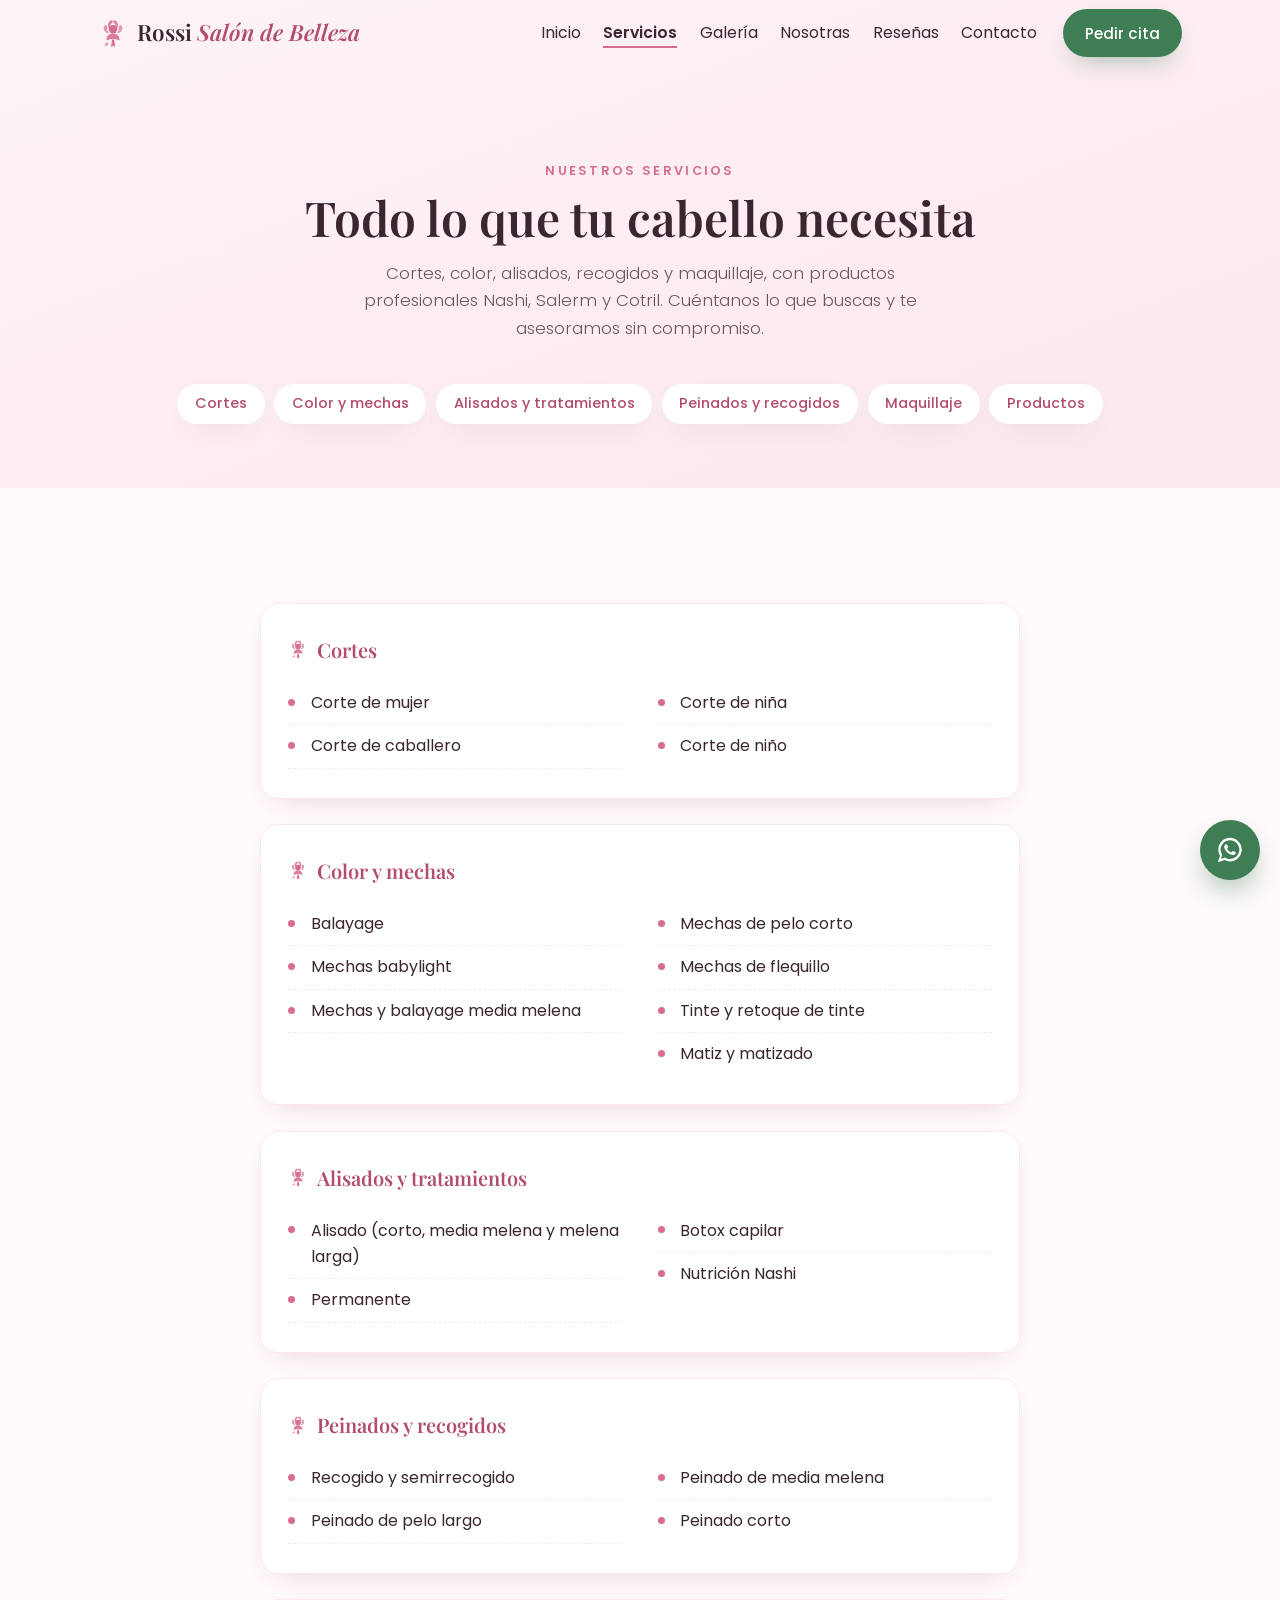
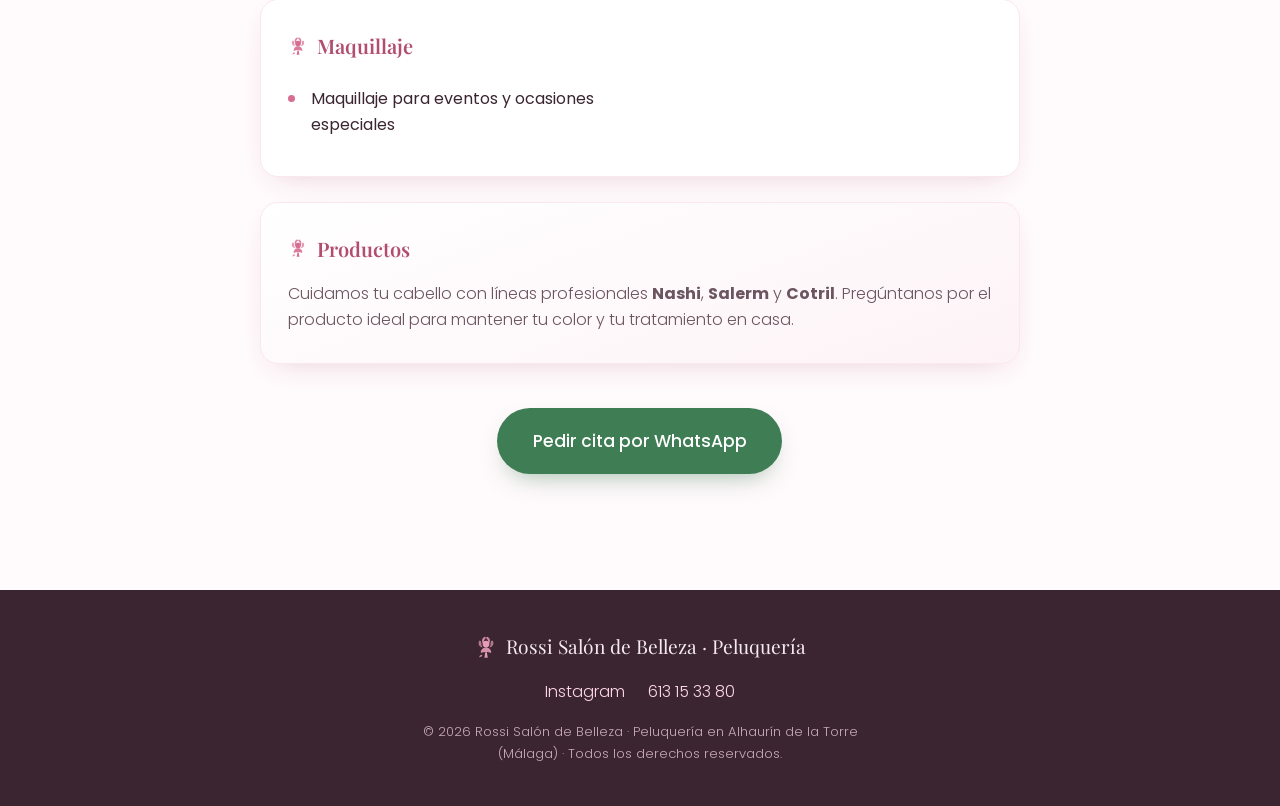
==== servicios.html @ 87eaa1dd "Servicios: página servicios.html con todas las categorías + condensar sección en landing - Nuevo ser" ====
<!DOCTYPE html>
<html lang="es">
<head>
  <meta charset="UTF-8" />
  <meta name="viewport" content="width=device-width, initial-scale=1.0" />
  <title>Servicios de Peluquería · Rossi Salón de Belleza · Alhaurín de la Torre</title>
  <meta name="description" content="Descubre todos los servicios de Rossi Salón de Belleza en Alhaurín de la Torre (Málaga): cortes, mechas, balayage, alisados, tratamientos, recogidos y maquillaje. Pide tu cita por WhatsApp." />
  <meta name="keywords" content="servicios peluquería Alhaurín de la Torre, mechas, balayage, alisado, tinte, corte de mujer, corte de caballero, recogidos, peinados, maquillaje eventos, tratamientos capilares, botox capilar, Nashi, Salerm, Cotril" />
  <meta name="robots" content="index, follow" />
  <meta name="author" content="Rossi Salón de Belleza" />
  <meta name="theme-color" content="#e79bb4" />
  <link rel="canonical" href="https://peluqueria-rossi-web.onrender.com/servicios.html" />

  <!-- Open Graph -->
  <meta property="og:type" content="website" />
  <meta property="og:site_name" content="Rossi Salón de Belleza" />
  <meta property="og:title" content="Servicios · Rossi Salón de Belleza" />
  <meta property="og:description" content="Cortes, color y mechas, alisados y tratamientos, peinados y recogidos, maquillaje: todos los servicios de Rossi Salón de Belleza en Alhaurín de la Torre (Málaga)." />
  <meta property="og:url" content="https://peluqueria-rossi-web.onrender.com/servicios.html" />
  <meta property="og:locale" content="es_ES" />
  <meta property="og:image" content="https://peluqueria-rossi-web.onrender.com/assets/og-image.jpg" />

  <!-- Twitter Card -->
  <meta name="twitter:card" content="summary_large_image" />
  <meta name="twitter:title" content="Servicios · Rossi Salón de Belleza" />
  <meta name="twitter:description" content="Cortes, mechas, balayage, alisados, tratamientos, recogidos y maquillaje en Rossi Salón de Belleza, Alhaurín de la Torre (Málaga)." />
  <meta name="twitter:image" content="https://peluqueria-rossi-web.onrender.com/assets/og-image.jpg" />

  <link rel="icon" href="data:image/svg+xml,%3Csvg xmlns='http://www.w3.org/2000/svg' viewBox='0 0 100 100'%3E%3Ctext y='.9em' font-size='90'%3E%F0%9F%8C%B9%3C/text%3E%3C/svg%3E" />

  <link rel="preconnect" href="https://fonts.googleapis.com" />
  <link rel="preconnect" href="https://fonts.gstatic.com" crossorigin />
  <link href="https://fonts.googleapis.com/css2?family=Playfair+Display:ital,wght@0,500;0,600;0,700;1,600&family=Poppins:wght@300;400;500;600;700&display=swap" rel="stylesheet" />

  <link rel="stylesheet" href="styles.css" />

  <!-- JSON-LD: Schema.org HairSalon -->
  <script type="application/ld+json">
  {
    "@context": "https://schema.org",
    "@type": "HairSalon",
    "@id": "https://peluqueria-rossi-web.onrender.com/#negocio",
    "name": "Rossi Salón de Belleza",
    "alternateName": ["Peluquería Rossi", "Peluquería y Salón de Belleza Rossi"],
    "description": "Peluquería y salón de belleza en Alhaurín de la Torre (Málaga): mechas, balayage, alisados, tintes, cortes, recogidos y maquillaje.",
    "image": "https://peluqueria-rossi-web.onrender.com/assets/og-image.jpg",
    "url": "https://peluqueria-rossi-web.onrender.com/",
    "telephone": "+34613153380",
    "founder": "Rosali Cruz Núñez",
    "address": {
      "@type": "PostalAddress",
      "streetAddress": "Calle San Juan, 2",
      "addressLocality": "Alhaurín de la Torre",
      "addressRegion": "Málaga",
      "postalCode": "29130",
      "addressCountry": "ES"
    },
    "geo": {
      "@type": "GeoCoordinates",
      "addressCountry": "ES"
    },
    "areaServed": "Alhaurín de la Torre, Málaga",
    "openingHoursSpecification": [
      {
        "@type": "OpeningHoursSpecification",
        "dayOfWeek": ["Tuesday", "Wednesday", "Thursday", "Friday", "Saturday"],
        "opens": "10:00"
      }
    ],
    "sameAs": [
      "https://www.instagram.com/rossisalondebelleza/"
    ]
  }
  </script>
</head>
<body class="pagina-secundaria">

  <!-- Icono decorativo de rosa, reutilizado con <use> -->
  <svg width="0" height="0" style="position:absolute" aria-hidden="true">
    <symbol id="icono-rosa" viewBox="0 0 64 64">
      <g fill="currentColor">
        <path d="M32 8c-4 3-6 7-6 11 0 3 1.5 5.5 4 7-3-.5-6-2.5-7.5-5.5C20 16 21 10.5 26 6c2-2 4-2 6 2z" opacity="0.85"/>
        <path d="M32 8c4 3 6 7 6 11 0 3-1.5 5.5-4 7 3-.5 6-2.5 7.5-5.5C44 16 43 10.5 38 6c-2-2-4-2-6 2z" opacity="0.85"/>
        <path d="M20 22c-1 4 .5 8 4 10.5-3 .5-6.5-.5-9-3.5-3.5-4-3.5-9.5-1-13 2-2.5 4.5-1.5 6 6z" opacity="0.7"/>
        <path d="M44 22c1 4-.5 8-4 10.5 3 .5 6.5-.5 9-3.5 3.5-4 3.5-9.5 1-13-2-2.5-4.5-1.5-6 6z" opacity="0.7"/>
        <circle cx="32" cy="24" r="9"/>
        <path d="M32 33c-8 0-14 6-14 13 0 1 1 2 2 1.5 3-1.5 7-2.5 12-2.5s9 1 12 2.5c1 .5 2-.5 2-1.5 0-7-6-13-14-13z" opacity="0.9"/>
        <path d="M30 46l-2 14c-.2 1.3 1.4 2 2.2 1l2-2.5 2 2.5c.8 1 2.4.3 2.2-1l-2-14h-4.4z"/>
        <path d="M20 52c-3 1-6 4-6 7 3 .5 6.5-1 8.5-3.5L20 52z" opacity="0.8"/>
      </g>
    </symbol>
  </svg>

  <a class="salto-contenido" href="#contenido">Ir al contenido principal</a>

  <header class="cabecera" id="cabecera">
    <div class="contenedor cabecera__interior">
      <a href="index.html" class="logo">
        <svg class="logo__icono" width="30" height="30" aria-hidden="true"><use href="#icono-rosa" /></svg>
        <span class="logo__texto">Rossi <em>Salón de Belleza</em></span>
      </a>

      <button class="menu-toggle" id="menuToggle" aria-expanded="false" aria-controls="navPrincipal" aria-label="Abrir menú de navegación">
        <span></span><span></span><span></span>
      </button>

      <nav class="nav" id="navPrincipal">
        <ul>
          <li><a href="index.html">Inicio</a></li>
          <li><a href="servicios.html" class="nav-activo" aria-current="page">Servicios</a></li>
          <li><a href="index.html#galeria">Galería</a></li>
          <li><a href="index.html#nosotras">Nosotras</a></li>
          <li><a href="index.html#resenas">Reseñas</a></li>
          <li><a href="index.html#contacto">Contacto</a></li>
        </ul>
        <a href="#" class="boton boton--whatsapp boton--nav js-whatsapp-link" target="_blank" rel="noopener">
          Pedir cita
        </a>
      </nav>
    </div>
    <div class="menu-overlay" id="menuOverlay" aria-hidden="true"></div>
  </header>

  <main id="contenido">

    <!-- CABECERA DE PÁGINA -->
    <section class="pagina-cabecera">
      <div class="contenedor">
        <p class="seccion__kicker animar" data-animar="sube">Nuestros servicios</p>
        <h1 class="seccion__titulo animar" data-animar="sube">Todo lo que tu cabello necesita</h1>
        <p class="seccion__intro animar" data-animar="sube">Cortes, color, alisados, recogidos y maquillaje, con productos profesionales Nashi, Salerm y Cotril. Cuéntanos lo que buscas y te asesoramos sin compromiso.</p>
        <ul class="servicios__indice animar" data-animar="sube">
          <li><a href="#cortes">Cortes</a></li>
          <li><a href="#color-mechas">Color y mechas</a></li>
          <li><a href="#alisados-tratamientos">Alisados y tratamientos</a></li>
          <li><a href="#peinados-recogidos">Peinados y recogidos</a></li>
          <li><a href="#maquillaje">Maquillaje</a></li>
          <li><a href="#productos">Productos</a></li>
        </ul>
      </div>
    </section>

    <!-- LISTADO DE SERVICIOS -->
    <section class="seccion seccion--clara">
      <div class="contenedor">

        <article class="servicio-categoria servicio-categoria--detalle animar" data-animar="sube" id="cortes">
          <h2><svg width="20" height="20" aria-hidden="true"><use href="#icono-rosa"/></svg> Cortes</h2>
          <ul class="lista-servicios">
            <li>Corte de mujer</li>
            <li>Corte de caballero</li>
            <li>Corte de niña</li>
            <li>Corte de niño</li>
          </ul>
        </article>

        <article class="servicio-categoria servicio-categoria--detalle animar" data-animar="sube" id="color-mechas">
          <h2><svg width="20" height="20" aria-hidden="true"><use href="#icono-rosa"/></svg> Color y mechas</h2>
          <ul class="lista-servicios">
            <li>Balayage</li>
            <li>Mechas babylight</li>
            <li>Mechas y balayage media melena</li>
            <li>Mechas de pelo corto</li>
            <li>Mechas de flequillo</li>
            <li>Tinte y retoque de tinte</li>
            <li>Matiz y matizado</li>
          </ul>
        </article>

        <article class="servicio-categoria servicio-categoria--detalle animar" data-animar="sube" id="alisados-tratamientos">
          <h2><svg width="20" height="20" aria-hidden="true"><use href="#icono-rosa"/></svg> Alisados y tratamientos</h2>
          <ul class="lista-servicios">
            <li>Alisado (corto, media melena y melena larga)</li>
            <li>Permanente</li>
            <li>Botox capilar</li>
            <li>Nutrición Nashi</li>
          </ul>
        </article>

        <article class="servicio-categoria servicio-categoria--detalle animar" data-animar="sube" id="peinados-recogidos">
          <h2><svg width="20" height="20" aria-hidden="true"><use href="#icono-rosa"/></svg> Peinados y recogidos</h2>
          <ul class="lista-servicios">
            <li>Recogido y semirrecogido</li>
            <li>Peinado de pelo largo</li>
            <li>Peinado de media melena</li>
            <li>Peinado corto</li>
          </ul>
        </article>

        <article class="servicio-categoria servicio-categoria--detalle animar" data-animar="sube" id="maquillaje">
          <h2><svg width="20" height="20" aria-hidden="true"><use href="#icono-rosa"/></svg> Maquillaje</h2>
          <ul class="lista-servicios">
            <li>Maquillaje para eventos y ocasiones especiales</li>
          </ul>
        </article>

        <article class="servicio-categoria servicio-categoria--detalle servicio-categoria--productos animar" data-animar="sube" id="productos">
          <h2><svg width="20" height="20" aria-hidden="true"><use href="#icono-rosa"/></svg> Productos</h2>
          <p>Cuidamos tu cabello con líneas profesionales <strong>Nashi</strong>, <strong>Salerm</strong> y <strong>Cotril</strong>. Pregúntanos por el producto ideal para mantener tu color y tu tratamiento en casa.</p>
        </article>

        <div class="cta-final animar">
          <a href="#" class="boton boton--whatsapp boton--grande js-whatsapp-link" target="_blank" rel="noopener">Pedir cita por WhatsApp</a>
        </div>
      </div>
    </section>

  </main>

  <!-- FOOTER -->
  <footer class="pie">
    <div class="contenedor pie__interior">
      <div class="pie__marca">
        <svg width="24" height="24" aria-hidden="true"><use href="#icono-rosa" /></svg>
        <span>Rossi Salón de Belleza · Peluquería</span>
      </div>
      <nav class="pie__redes" aria-label="Redes sociales">
        <a href="https://www.instagram.com/rossisalondebelleza/" target="_blank" rel="noopener">Instagram</a>
        <a href="tel:+34613153380">613 15 33 80</a>
      </nav>
      <p class="pie__legal">
        © <span id="anioActual">2026</span> Rossi Salón de Belleza · Peluquería en Alhaurín de la Torre (Málaga) · Todos los derechos reservados.
      </p>
    </div>
  </footer>

  <!-- Botón flotante de WhatsApp -->
  <a href="#" class="whatsapp-flotante js-whatsapp-link" target="_blank" rel="noopener" aria-label="Pedir cita por WhatsApp">
    <svg viewBox="0 0 32 32" width="30" height="30" aria-hidden="true">
      <path fill="currentColor" d="M16.001 3C9.096 3 3.5 8.596 3.5 15.5c0 2.42.687 4.68 1.877 6.6L3 29l7.1-2.32a12.42 12.42 0 0 0 5.9 1.5c6.905 0 12.5-5.596 12.5-12.5S22.906 3 16.001 3zm0 22.6c-1.86 0-3.6-.5-5.1-1.37l-.365-.216-4.214 1.377 1.394-4.106-.238-.38A9.98 9.98 0 0 1 6 15.5C6 9.977 10.477 5.5 16.001 5.5 21.523 5.5 26 9.977 26 15.5s-4.477 10.1-9.999 10.1zm5.55-7.55c-.303-.152-1.797-.887-2.076-.988-.279-.101-.482-.152-.686.152-.203.303-.786.988-.964 1.19-.177.203-.354.228-.657.076-.303-.152-1.28-.472-2.438-1.505-.901-.804-1.51-1.797-1.688-2.1-.177-.303-.019-.467.133-.618.137-.136.303-.354.455-.53.152-.178.202-.304.303-.507.101-.203.05-.38-.025-.532-.076-.152-.686-1.653-.94-2.264-.247-.594-.499-.514-.686-.524l-.584-.01c-.203 0-.532.076-.81.38-.279.303-1.065 1.04-1.065 2.537s1.09 2.943 1.242 3.146c.152.203 2.147 3.278 5.202 4.596.727.314 1.294.501 1.737.641.73.232 1.393.199 1.918.121.585-.087 1.797-.735 2.05-1.445.253-.71.253-1.318.177-1.445-.076-.127-.279-.203-.583-.354z"/>
    </svg>
  </a>

  <script>
    // Número de WhatsApp del salón en formato internacional (España +34 613 15 33 80).
    const NUMERO_WHATSAPP = "34613153380";
    const MENSAJE_WHATSAPP = "Hola, me gustaría pedir cita en Peluquería Rossi";

    document.addEventListener("DOMContentLoaded", () => {
      const url = "https://wa.me/" + NUMERO_WHATSAPP + "?text=" + encodeURIComponent(MENSAJE_WHATSAPP);
      document.querySelectorAll(".js-whatsapp-link").forEach((enlace) => {
        enlace.setAttribute("href", url);
      });

      // Menú móvil (con overlay y bloqueo de scroll)
      const menuToggle = document.getElementById("menuToggle");
      const navPrincipal = document.getElementById("navPrincipal");
      const overlay = document.getElementById("menuOverlay");
      const setMenu = (abierto) => {
        navPrincipal.classList.toggle("nav--abierto", abierto);
        overlay.classList.toggle("visible", abierto);
        document.body.classList.toggle("menu-open", abierto);
        menuToggle.setAttribute("aria-expanded", abierto ? "true" : "false");
      };
      menuToggle.addEventListener("click", () => setMenu(!navPrincipal.classList.contains("nav--abierto")));
      overlay.addEventListener("click", () => setMenu(false));
      document.addEventListener("keydown", (e) => { if (e.key === "Escape") setMenu(false); });
      navPrincipal.querySelectorAll("a").forEach((enlace) => {
        enlace.addEventListener("click", () => setMenu(false));
      });

      // Cabecera con sombra al hacer scroll
      const cabecera = document.getElementById("cabecera");
      const onScroll = () => {
        cabecera.classList.toggle("cabecera--scroll", window.scrollY > 20);
      };
      onScroll();
      window.addEventListener("scroll", onScroll, { passive: true });

      // Animaciones de aparición al hacer scroll (respeta reduce-motion)
      const reduce = window.matchMedia("(prefers-reduced-motion: reduce)").matches;
      const usaIO = !reduce && ("IntersectionObserver" in window);
      const io = usaIO ? new IntersectionObserver((entradas) => {
        entradas.forEach((e) => {
          if (e.isIntersecting) { e.target.classList.add("visible"); io.unobserve(e.target); }
        });
      }, { threshold: 0.12, rootMargin: "0px 0px -8% 0px" }) : null;
      const observar = (el) => { if (io) io.observe(el); else el.classList.add("visible"); };
      document.querySelectorAll(".animar").forEach(observar);

      // Galería dinámica: muestra las imágenes que haya en assets/gallery/manifest.json
      const grid = document.getElementById("galeriaGrid");
      if (grid) {
        fetch("assets/gallery/manifest.json", { cache: "no-store" })
          .then((r) => (r.ok ? r.json() : Promise.reject()))
          .then((data) => {
            const imgs = (data && data.images) || [];
            if (!imgs.length) return Promise.reject();
            imgs.forEach((it, i) => {
              const fig = document.createElement("figure");
              fig.className = "galeria__item animar";
              fig.setAttribute("data-animar", "zoom");
              const img = document.createElement("img");
              img.src = "assets/gallery/" + it.file;
              img.alt = it.alt || "Trabajo de Peluquería Rossi";
              img.loading = "lazy";
              fig.appendChild(img);
              grid.appendChild(fig);
              observar(fig);
            });
          })
          .catch(() => {
            // Fallback: imágenes de marca si no hay galería configurada
            ["salon.jpg", "color.jpg", "care.jpg", "roses.jpg", "bridal.jpg"].forEach((f) => {
              const fig = document.createElement("figure");
              fig.className = "galeria__item animar";
              fig.setAttribute("data-animar", "zoom");
              fig.innerHTML = '<img src="assets/' + f + '" alt="Peluquería Rossi" loading="lazy" />';
              grid.appendChild(fig);
              observar(fig);
            });
          });
      }

      // Reseñas de Google (snapshot en assets/reviews.json)
      const resenasGrid = document.getElementById("resenasGrid");
      const resenasResumen = document.getElementById("resenasResumen");
      if (resenasGrid) {
        const estrellas = (n) => "★★★★★☆☆☆☆☆".slice(5 - Math.round(n), 10 - Math.round(n));
        const iniciales = (nom) => (nom || "?").trim().split(/\s+/).slice(0, 2).map((w) => w[0] || "").join("").toUpperCase();
        fetch("assets/reviews.json", { cache: "no-store" })
          .then((r) => (r.ok ? r.json() : Promise.reject()))
          .then((data) => {
            const revs = (data && data.reviews) || [];
            if (!revs.length) return Promise.reject();
            if (resenasResumen) {
              const nota = (data.rating || 5).toString().replace(".", ",");
              resenasResumen.innerHTML =
                '<span class="resenas__nota">' + nota + "</span>" +
                '<span class="resenas__estrellas" aria-hidden="true">' + estrellas(data.rating || 5) + "</span>" +
                '<span class="resenas__meta">Basado en ' + (data.count || revs.length) +
                ' reseñas en <a href="' + (data.url || "#") + '" target="_blank" rel="noopener">Google</a></span>';
            }
            revs.forEach((rv, i) => {
              const card = document.createElement("figure");
              card.className = "resena animar";
              card.setAttribute("data-animar", "sube");
              card.style.transitionDelay = Math.min(i * 70, 420) + "ms";
              card.innerHTML =
                '<div class="resena__top">' +
                  '<span class="resena__avatar" aria-hidden="true">' + iniciales(rv.name) + "</span>" +
                  '<div class="resena__id"><span class="resena__nombre">' + (rv.name || "Cliente") + "</span>" +
                  '<span class="resena__fecha">' + (rv.date || "") + "</span></div>" +
                  '<span class="resena__g" title="Reseña de Google" aria-hidden="true">G</span>' +
                "</div>" +
                '<div class="resena__estrellas" aria-label="' + (rv.stars || 5) + ' de 5">' + estrellas(rv.stars || 5) + "</div>" +
                '<blockquote class="resena__texto">' + (rv.text || "") + "</blockquote>";
              resenasGrid.appendChild(card);
              observar(card);
            });
          })
          .catch(() => { const s = document.getElementById("resenas"); if (s) s.hidden = true; });
      }

      document.getElementById("anioActual").textContent = new Date().getFullYear();
    });
  </script>
</body>
</html>
---- styles.css ----
/* ===========================================================
   Peluquería y Salón de Belleza Rossi — hoja de estilos
   Paleta: rosas / rosa. Motion site responsive.
   =========================================================== */

:root {
  --rosa: #e79bb4;
  --rosa-fuerte: #d76d92;
  --rosa-oscuro: #b24d70;
  --rosa-claro: #fbe7ee;
  --rosa-muy-claro: #fdf3f7;
  --crema: #fffafc;
  --tinta: #3a2530;
  --tinta-suave: #6b5560;
  --blanco: #ffffff;
  --whatsapp: #3f7d54;
  --whatsapp-oscuro: #2f6341;
  --sombra: 0 18px 40px -18px rgba(150, 60, 95, 0.35);
  --sombra-suave: 0 10px 30px -16px rgba(150, 60, 95, 0.3);
  --radio: 18px;
  --radio-sm: 12px;
  --ancho: 1160px;
  --transicion: 0.45s cubic-bezier(0.22, 1, 0.36, 1);
  --serif: "Playfair Display", Georgia, serif;
  --sans: "Poppins", system-ui, -apple-system, sans-serif;
}

* { box-sizing: border-box; }

html { scroll-behavior: smooth; }

body {
  margin: 0;
  font-family: var(--sans);
  color: var(--tinta);
  background: var(--crema);
  line-height: 1.65;
  font-weight: 300;
  overflow-x: hidden;
}

img { max-width: 100%; display: block; }
a { color: var(--rosa-oscuro); }

.contenedor {
  width: 100%;
  max-width: var(--ancho);
  margin: 0 auto;
  padding: 0 clamp(1.1rem, 4vw, 2.4rem);
}

.salto-contenido {
  position: absolute;
  left: -999px;
  top: 0;
  background: var(--rosa-oscuro);
  color: #fff;
  padding: 0.6rem 1rem;
  border-radius: 0 0 8px 0;
  z-index: 1000;
}
.salto-contenido:focus { left: 0; }

.visualmente-oculto {
  position: absolute !important;
  width: 1px; height: 1px;
  padding: 0; margin: -1px; overflow: hidden;
  clip: rect(0 0 0 0); white-space: nowrap; border: 0;
}

/* ---------- Cabecera ---------- */
.cabecera {
  position: fixed;
  inset: 0 0 auto 0;
  z-index: 100;
  transition: background var(--transicion), box-shadow var(--transicion), padding var(--transicion);
  padding: 0.55rem 0;
  background: transparent;
}
.cabecera--scroll {
  background: rgba(255, 250, 252, 0.97);
  box-shadow: 0 8px 24px -18px rgba(120, 50, 80, 0.5);
}
/* Fondo oscurecido tras el menú móvil */
.menu-overlay {
  position: fixed;
  inset: 0;
  background: rgba(45, 20, 32, 0.42);
  z-index: 110;
  opacity: 0;
  visibility: hidden;
  pointer-events: none;
  transition: opacity var(--transicion), visibility var(--transicion);
}
.menu-overlay.visible { opacity: 1; visibility: visible; pointer-events: auto; }
body.menu-open { overflow: hidden; }
.cabecera__interior {
  display: flex;
  align-items: center;
  justify-content: space-between;
  gap: 1rem;
}
.logo {
  display: inline-flex;
  align-items: center;
  gap: 0.55rem;
  text-decoration: none;
  color: var(--tinta);
  font-family: var(--serif);
  font-size: 1.4rem;
  font-weight: 600;
}
.logo__icono { color: var(--rosa-fuerte); flex: none; }
.logo__texto em { color: var(--rosa-oscuro); font-style: italic; }

/* Cabecera transparente sobre el hero: contenido en claro hasta hacer scroll.
   Al añadir .cabecera--scroll (JS, scrollY>20) el fondo pasa a blanco y vuelven
   los colores por defecto. */
.cabecera:not(.cabecera--scroll) .logo { color: #fff; }
.cabecera:not(.cabecera--scroll) .logo__icono { color: #ffd7e6; }
.cabecera:not(.cabecera--scroll) .logo__texto em { color: #ffd7e6; }
body:not(.menu-open) .cabecera:not(.cabecera--scroll) .menu-toggle span { background: #fff; }
/* Los enlaces del nav solo se aclaran en escritorio; en móvil el nav es un
   cajón de fondo crema y deben seguir oscuros. */
@media (min-width: 861px) {
  .cabecera:not(.cabecera--scroll) .nav ul a { color: rgba(255, 255, 255, 0.92); }
  .cabecera:not(.cabecera--scroll) .nav ul a:hover { color: #fff; }
}
/* En páginas secundarias (servicios.html) la cabecera NO va sobre el hero
   oscuro, así que el logo/nav se mantienen en su color por defecto. */
body.pagina-secundaria .cabecera:not(.cabecera--scroll) .logo { color: var(--tinta); }
body.pagina-secundaria .cabecera:not(.cabecera--scroll) .logo__icono { color: var(--rosa-fuerte); }
body.pagina-secundaria .cabecera:not(.cabecera--scroll) .logo__texto em { color: var(--rosa-oscuro); }
body.pagina-secundaria .cabecera:not(.cabecera--scroll) .menu-toggle span { background: var(--tinta); }
@media (min-width: 861px) {
  body.pagina-secundaria .cabecera:not(.cabecera--scroll) .nav ul a { color: var(--tinta); }
}

.nav { display: flex; align-items: center; gap: 1.6rem; }
.nav ul {
  display: flex;
  gap: 1.4rem;
  list-style: none;
  margin: 0;
  padding: 0;
}
.nav ul a {
  text-decoration: none;
  color: var(--tinta);
  font-weight: 400;
  font-size: 0.98rem;
  position: relative;
  padding: 0.2rem 0;
}
.nav ul a::after {
  content: "";
  position: absolute;
  left: 0; bottom: -2px;
  width: 0; height: 2px;
  background: var(--rosa-fuerte);
  transition: width var(--transicion);
}
.nav ul a:hover::after,
.nav ul a:focus::after { width: 100%; }
.nav ul a[aria-current="page"],
.nav ul a.nav-activo { color: var(--rosa-oscuro); font-weight: 600; }
.nav ul a[aria-current="page"]::after,
.nav ul a.nav-activo::after { width: 100%; }

.menu-toggle {
  display: none;
  flex-direction: column;
  gap: 5px;
  background: none;
  border: 0;
  cursor: pointer;
  padding: 8px;
}
.menu-toggle span {
  width: 26px; height: 2px;
  background: var(--tinta);
  border-radius: 2px;
  transition: transform var(--transicion), opacity var(--transicion);
}

/* ---------- Botones ---------- */
.boton {
  display: inline-flex;
  align-items: center;
  gap: 0.55rem;
  padding: 0.85rem 1.6rem;
  border-radius: 999px;
  font-weight: 500;
  font-size: 1rem;
  text-decoration: none;
  cursor: pointer;
  border: 2px solid transparent;
  transition: transform var(--transicion), box-shadow var(--transicion), background var(--transicion), color var(--transicion);
  will-change: transform;
}
.boton--whatsapp {
  background: var(--whatsapp);
  color: #fff;
  box-shadow: 0 12px 26px -12px rgba(63, 125, 84, 0.55);
}
.boton--whatsapp:hover { background: var(--whatsapp-oscuro); transform: translateY(-3px); }
.boton--grande { padding: 1.05rem 2.1rem; font-size: 1.08rem; }
.boton--nav { padding: 0.6rem 1.25rem; font-size: 0.95rem; }
.boton--fantasma {
  background: rgba(255,255,255,0.14);
  color: #fff;
  border-color: rgba(255,255,255,0.7);
  backdrop-filter: blur(4px);
}
.boton--fantasma:hover { background: rgba(255,255,255,0.28); transform: translateY(-3px); }
.boton--rosa {
  background: var(--rosa);
  color: #fff;
  box-shadow: 0 12px 26px -12px rgba(215, 109, 146, 0.55);
}
.boton--rosa:hover { background: var(--rosa-fuerte); transform: translateY(-3px); }
.icono-whatsapp { flex: none; }

/* ---------- HERO ---------- */
.hero {
  position: relative;
  min-height: 100svh;
  display: flex;
  align-items: center;
  overflow: hidden;
  color: #fff;
}
.hero__fondo {
  position: absolute;
  inset: -8% 0 0 0;
  background: url("assets/hero.jpg") center/cover no-repeat;
  transform: scale(1.08);
  animation: heroZoom 18s ease-in-out infinite alternate;
}
@keyframes heroZoom {
  from { transform: scale(1.08) translateY(0); }
  to   { transform: scale(1.16) translateY(-2%); }
}
.hero__velo {
  position: absolute;
  inset: 0;
  background:
    linear-gradient(100deg, rgba(110, 35, 65, 0.78) 0%, rgba(140, 55, 88, 0.5) 50%, rgba(110, 35, 65, 0.66) 100%),
    linear-gradient(to top, rgba(70, 22, 45, 0.62), rgba(70, 22, 45, 0) 60%);
}
.hero__contenido {
  position: relative;
  z-index: 2;
  max-width: 720px;
  padding-top: 5rem;
  /* Reserva hueco bajo los botones para que nunca toquen el icono de scroll */
  padding-bottom: clamp(4.5rem, 9vh, 7rem);
}
.hero__kicker {
  text-transform: uppercase;
  letter-spacing: 0.18em;
  font-size: 0.82rem;
  font-weight: 500;
  margin: 0 0 1rem;
  opacity: 0.95;
}
.hero__kicker strong { color: #ffe3ee; font-weight: 600; }
.hero__titulo {
  font-family: var(--serif);
  font-weight: 700;
  font-size: clamp(3rem, 9vw, 6rem);
  line-height: 1.02;
  margin: 0 0 1.2rem;
  text-shadow: 0 6px 28px rgba(60, 20, 40, 0.4);
}
.hero__claim {
  font-size: clamp(1.05rem, 2.4vw, 1.35rem);
  font-weight: 300;
  max-width: 34ch;
  margin: 0 0 2.2rem;
  text-shadow: 0 2px 12px rgba(60, 20, 40, 0.35);
}
.hero__acciones { display: flex; flex-wrap: wrap; gap: 1rem; }

/* El hero aparece siempre por CSS al cargar (no depende del scroll-reveal) */
.hero__contenido .animar {
  opacity: 0;
  transform: translateY(-24px);
  animation: heroIn 0.9s cubic-bezier(0.22, 1, 0.36, 1) both;
}
.hero__contenido .animar:nth-child(1){ animation-delay: 0.15s; }
.hero__contenido .animar:nth-child(2){ animation-delay: 0.3s; }
.hero__contenido .animar:nth-child(3){ animation-delay: 0.45s; }
.hero__contenido .animar:nth-child(4){ animation-delay: 0.6s; }
@keyframes heroIn {
  to { opacity: 1; transform: none; }
}

/* Pétalos flotantes */
.hero__petalos { position: absolute; inset: 0; z-index: 1; pointer-events: none; }
.hero__petalos span {
  position: absolute;
  top: -8%;
  width: 14px; height: 14px;
  background: radial-gradient(circle at 30% 30%, #ffd7e6, #e79bb4);
  border-radius: 60% 60% 60% 0;
  opacity: 0.75;
  animation: caerPetalo linear infinite;
}
.hero__petalos span:nth-child(1){ left: 6%;  animation-duration: 13s; animation-delay: 0s;   transform: scale(0.8); }
.hero__petalos span:nth-child(2){ left: 18%; animation-duration: 17s; animation-delay: 3s;   transform: scale(1.1); }
.hero__petalos span:nth-child(3){ left: 30%; animation-duration: 11s; animation-delay: 1.5s; transform: scale(0.7); }
.hero__petalos span:nth-child(4){ left: 44%; animation-duration: 19s; animation-delay: 5s;   transform: scale(1); }
.hero__petalos span:nth-child(5){ left: 55%; animation-duration: 14s; animation-delay: 2s;   transform: scale(0.9); }
.hero__petalos span:nth-child(6){ left: 66%; animation-duration: 16s; animation-delay: 6s;   transform: scale(1.2); }
.hero__petalos span:nth-child(7){ left: 74%; animation-duration: 12s; animation-delay: 0.8s; transform: scale(0.6); }
.hero__petalos span:nth-child(8){ left: 83%; animation-duration: 18s; animation-delay: 4s;   transform: scale(1); }
.hero__petalos span:nth-child(9){ left: 90%; animation-duration: 15s; animation-delay: 2.6s; transform: scale(0.85); }
.hero__petalos span:nth-child(10){left: 96%; animation-duration: 20s; animation-delay: 7s;   transform: scale(0.75); }
@keyframes caerPetalo {
  0%   { top: -8%;  opacity: 0; transform: translateX(0) rotate(0deg); }
  10%  { opacity: 0.8; }
  100% { top: 110%; opacity: 0; transform: translateX(60px) rotate(320deg); }
}

.hero__scroll {
  position: absolute;
  left: 50%; bottom: 26px;
  transform: translateX(-50%);
  width: 26px; height: 42px;
  border: 2px solid rgba(255,255,255,0.7);
  border-radius: 16px;
  z-index: 2;
}
.hero__scroll span {
  position: absolute;
  left: 50%; top: 8px;
  width: 4px; height: 8px;
  margin-left: -2px;
  background: #fff;
  border-radius: 2px;
  animation: scrollPunto 1.8s ease-in-out infinite;
}
@keyframes scrollPunto {
  0% { opacity: 0; transform: translateY(0); }
  40% { opacity: 1; }
  100% { opacity: 0; transform: translateY(14px); }
}
/* En pantallas de poca altura no hay hueco para el icono: se oculta */
@media (max-height: 660px) {
  .hero__scroll { display: none; }
  .hero__contenido { padding-bottom: 2.5rem; }
}

/* ---------- Secciones ---------- */
.seccion { padding: clamp(4rem, 9vw, 7.5rem) 0; position: relative; }
.seccion--clara { background: var(--crema); }
.seccion--rosa { background: linear-gradient(160deg, var(--rosa-muy-claro), var(--rosa-claro)); }
.seccion--galeria { background: var(--rosa-muy-claro); }

.seccion__kicker {
  text-transform: uppercase;
  letter-spacing: 0.18em;
  font-size: 0.8rem;
  font-weight: 600;
  color: var(--rosa-fuerte);
  margin: 0 0 0.6rem;
}
.seccion__titulo {
  font-family: var(--serif);
  font-weight: 600;
  font-size: clamp(1.9rem, 4.6vw, 3rem);
  line-height: 1.1;
  margin: 0 0 1rem;
  color: var(--tinta);
}
.seccion__intro {
  max-width: 60ch;
  color: var(--tinta-suave);
  margin: 0 0 2.6rem;
  font-size: 1.05rem;
}

/* ---------- Servicios ---------- */
.servicio-categoria {
  background: var(--blanco);
  border: 1px solid var(--rosa-claro);
  border-radius: var(--radio);
  padding: 1.8rem 1.7rem;
  box-shadow: var(--sombra-suave);
  transition: transform var(--transicion), box-shadow var(--transicion);
}
.servicio-categoria:hover { transform: translateY(-6px); box-shadow: var(--sombra); }
.servicio-categoria h2,
.servicio-categoria h3 {
  display: flex;
  align-items: center;
  gap: 0.55rem;
  font-family: var(--serif);
  font-weight: 600;
  font-size: 1.25rem;
  margin: 0 0 1rem;
  color: var(--rosa-oscuro);
}
.servicio-categoria h2 svg,
.servicio-categoria h3 svg { color: var(--rosa-fuerte); flex: none; }
.lista-servicios { list-style: none; margin: 0; padding: 0; }
.lista-servicios li {
  padding: 0.5rem 0 0.5rem 1.4rem;
  border-bottom: 1px dashed var(--rosa-claro);
  position: relative;
  color: var(--tinta);
  font-weight: 400;
}
.lista-servicios li:last-child { border-bottom: 0; }
.lista-servicios li::before {
  content: "";
  position: absolute;
  left: 0; top: 1.05em;
  width: 7px; height: 7px;
  border-radius: 50%;
  background: var(--rosa-fuerte);
}
.servicio-categoria--productos { background: linear-gradient(160deg, #fff, var(--rosa-muy-claro)); }
.servicio-categoria--productos p { margin: 0; color: var(--tinta-suave); }
.servicios__cta { text-align: center; margin-top: 2.8rem; }

/* ---------- Servicios: píldoras de categoría (index) ---------- */
.servicios__pildoras {
  display: grid;
  grid-template-columns: repeat(auto-fit, minmax(200px, 1fr));
  gap: 1.2rem;
}
.servicio-pildora {
  display: flex;
  flex-direction: column;
  align-items: flex-start;
  gap: 0.5rem;
  background: var(--blanco);
  border: 1px solid var(--rosa-claro);
  border-radius: var(--radio);
  padding: 1.6rem 1.5rem;
  box-shadow: var(--sombra-suave);
  text-decoration: none;
  color: var(--tinta);
  transition: transform var(--transicion), box-shadow var(--transicion);
}
.servicio-pildora:hover { transform: translateY(-6px); box-shadow: var(--sombra); }
.servicio-pildora__icono { color: var(--rosa-fuerte); flex: none; }
.servicio-pildora h3 {
  font-family: var(--serif);
  font-weight: 600;
  font-size: 1.12rem;
  margin: 0;
  color: var(--rosa-oscuro);
}
.servicio-pildora p {
  margin: 0;
  font-size: 0.92rem;
  color: var(--tinta-suave);
  line-height: 1.45;
}
.servicio-pildora__enlace {
  margin-top: auto;
  padding-top: 0.3rem;
  font-size: 0.88rem;
  font-weight: 600;
  color: var(--rosa-fuerte);
}
.servicios__nota {
  text-align: center;
  color: var(--tinta-suave);
  font-size: 0.92rem;
  margin: 1.6rem 0 0;
}

/* ---------- Página de servicios: cabecera e índice de categorías ---------- */
.pagina-cabecera {
  padding: clamp(7.5rem, 16vw, 10rem) 0 clamp(2.4rem, 6vw, 4rem);
  background: linear-gradient(160deg, var(--rosa-muy-claro), var(--rosa-claro));
  text-align: center;
}
.pagina-cabecera .seccion__intro { margin-left: auto; margin-right: auto; }
.servicios__indice {
  display: flex;
  flex-wrap: wrap;
  justify-content: center;
  gap: 0.6rem;
  margin: 1.8rem 0 0;
  padding: 0;
  list-style: none;
}
.servicios__indice a {
  display: inline-flex;
  align-items: center;
  padding: 0.5rem 1.1rem;
  border-radius: 999px;
  background: #fff;
  color: var(--rosa-oscuro);
  text-decoration: none;
  font-size: 0.9rem;
  font-weight: 500;
  box-shadow: var(--sombra-suave);
  transition: background var(--transicion), color var(--transicion), transform var(--transicion);
}
.servicios__indice a:hover { background: var(--rosa-fuerte); color: #fff; transform: translateY(-2px); }

.servicio-categoria--detalle { max-width: 760px; margin: 0 auto 1.6rem; }
.servicio-categoria--detalle:last-of-type { margin-bottom: 0; }
.servicio-categoria--detalle .lista-servicios { columns: 2 220px; column-gap: 2.2rem; }
.servicio-categoria--detalle .lista-servicios li { break-inside: avoid; }
.cta-final { text-align: center; margin-top: 2.8rem; }

/* ---------- Galería ---------- */
.galeria__grid {
  display: grid;
  grid-template-columns: repeat(auto-fill, minmax(220px, 1fr));
  grid-auto-rows: 300px;
  gap: 1rem;
}
.galeria__item {
  margin: 0;
  overflow: hidden;
  border-radius: var(--radio);
  box-shadow: var(--sombra-suave);
  position: relative;
}
.galeria__item img {
  width: 100%; height: 100%;
  object-fit: cover;
  transition: transform 0.7s cubic-bezier(0.22, 1, 0.36, 1);
}
.galeria__item:hover img { transform: scale(1.08); }
.galeria__item--alta { grid-row: span 2; }
.galeria__item--ancha { grid-column: span 2; }

/* ---------- Nosotras ---------- */
.nosotras__grid {
  display: grid;
  grid-template-columns: 1.1fr 0.9fr;
  gap: clamp(2rem, 5vw, 4rem);
  align-items: center;
}
.nosotras__imagen {
  margin: 0;
  border-radius: var(--radio);
  overflow: hidden;
  box-shadow: var(--sombra);
  aspect-ratio: 4 / 3;
}
.nosotras__imagen img { width: 100%; height: 100%; object-fit: cover; }
.lista-check { list-style: none; margin: 1.4rem 0 0; padding: 0; }
.lista-check li {
  position: relative;
  padding: 0.4rem 0 0.4rem 2rem;
  color: var(--tinta);
}
.lista-check li::before {
  content: "";
  position: absolute;
  left: 0; top: 0.62em;
  width: 18px; height: 10px;
  border-left: 2px solid var(--rosa-fuerte);
  border-bottom: 2px solid var(--rosa-fuerte);
  transform: rotate(-45deg);
}

/* ---------- Contacto ---------- */
.contacto__grid {
  display: grid;
  grid-template-columns: 0.9fr 1.1fr;
  gap: clamp(1.6rem, 4vw, 3rem);
  align-items: stretch;
}
.lista-contacto { list-style: none; margin: 0 0 1.8rem; padding: 0; }
.lista-contacto li {
  padding: 0.85rem 0;
  border-bottom: 1px solid rgba(178, 77, 112, 0.16);
  display: flex;
  flex-direction: column;
  gap: 0.15rem;
}
.lista-contacto strong {
  text-transform: uppercase;
  letter-spacing: 0.08em;
  font-size: 0.74rem;
  color: var(--rosa-fuerte);
  font-weight: 600;
}
.lista-contacto a { text-decoration: none; }
.lista-contacto a:hover { text-decoration: underline; }
.contacto__mapa {
  min-height: 340px;
  border-radius: var(--radio);
  overflow: hidden;
  box-shadow: var(--sombra);
  background: #fff;
}
.contacto__mapa iframe { display: block; width: 100%; height: 100%; min-height: 340px; }

/* ---------- Footer ---------- */
.pie {
  background: var(--tinta);
  color: #f6e9ef;
  padding: 2.6rem 0;
}
.pie__interior {
  display: flex;
  flex-direction: column;
  align-items: center;
  gap: 1rem;
  text-align: center;
}
.pie__marca {
  display: inline-flex;
  align-items: center;
  gap: 0.55rem;
  font-family: var(--serif);
  font-size: 1.2rem;
}
.pie__marca svg { color: var(--rosa); }
.pie__redes { display: flex; gap: 1.4rem; }
.pie__redes a { color: #ffd7e6; text-decoration: none; }
.pie__redes a:hover { text-decoration: underline; }
.pie__legal { font-size: 0.82rem; color: #c9a9b6; margin: 0; max-width: 60ch; }

/* ---------- WhatsApp flotante ---------- */
.whatsapp-flotante {
  position: fixed;
  right: 20px; bottom: 20px;
  width: 60px; height: 60px;
  border-radius: 50%;
  background: var(--whatsapp);
  color: #fff;
  display: flex;
  align-items: center;
  justify-content: center;
  box-shadow: 0 14px 30px -8px rgba(63, 125, 84, 0.55);
  z-index: 90;
  animation: pulsoWa 2.6s ease-in-out infinite;
}
.whatsapp-flotante:hover { transform: scale(1.08); }
@keyframes pulsoWa {
  0%, 100% { box-shadow: 0 14px 30px -8px rgba(63, 125, 84, 0.55), 0 0 0 0 rgba(63, 125, 84, 0.45); }
  50% { box-shadow: 0 14px 30px -8px rgba(63, 125, 84, 0.55), 0 0 0 14px rgba(63, 125, 84, 0); }
}

/* ---------- Animaciones scroll-reveal ---------- */
.animar {
  opacity: 0;
  transform: translateY(28px);
  transition: opacity 0.8s ease, transform 0.8s cubic-bezier(0.22, 1, 0.36, 1);
  transition-delay: 0.05s;
}
.animar[data-animar="sube"]     { transform: translateY(44px); }
.animar[data-animar="baja"]     { transform: translateY(-24px); }
.animar[data-animar="izquierda"]{ transform: translateX(44px); }
.animar[data-animar="derecha"]  { transform: translateX(-44px); }
.animar[data-animar="zoom"]     { transform: scale(0.94); }
.animar.visible {
  opacity: 1;
  transform: none;
}
/* stagger para tarjetas de servicios y galería */
.servicios__pildoras .animar:nth-child(2){ transition-delay: 0.1s; }
.servicios__pildoras .animar:nth-child(3){ transition-delay: 0.16s; }
.servicios__pildoras .animar:nth-child(4){ transition-delay: 0.22s; }
.servicios__pildoras .animar:nth-child(5){ transition-delay: 0.28s; }
.galeria__grid .animar:nth-child(2){ transition-delay: 0.1s; }
.galeria__grid .animar:nth-child(3){ transition-delay: 0.16s; }
.galeria__grid .animar:nth-child(4){ transition-delay: 0.22s; }
.galeria__grid .animar:nth-child(5){ transition-delay: 0.28s; }

/* ---------- RESEÑAS (Google) ---------- */
.seccion--resenas { background: linear-gradient(180deg, #ffffff, var(--rosa-muy-claro)); }
.resenas__resumen {
  display: flex; align-items: center; justify-content: center;
  flex-wrap: wrap; gap: 0.4rem 0.9rem; margin: 0.4rem 0 2.2rem;
}
.resenas__nota { font-family: "Playfair Display", serif; font-size: 2.4rem; font-weight: 700; color: var(--rosa-fuerte); line-height: 1; }
.resenas__estrellas { color: #f5b301; font-size: 1.4rem; letter-spacing: 2px; }
.resenas__meta { color: var(--tinta); opacity: 0.82; font-size: 0.95rem; }
.resenas__meta a { color: var(--rosa-fuerte); font-weight: 600; }
.resenas__grid {
  display: grid;
  grid-template-columns: repeat(auto-fill, minmax(290px, 1fr));
  gap: 1.2rem;
}
.resena {
  margin: 0; background: #fff; border: 1px solid rgba(196, 100, 140, 0.14);
  border-radius: 18px; padding: 1.3rem 1.4rem;
  box-shadow: 0 18px 40px -30px rgba(120, 50, 80, 0.55);
  display: flex; flex-direction: column; gap: 0.7rem;
  transition: transform var(--transicion), box-shadow var(--transicion);
}
.resena:hover { transform: translateY(-6px); box-shadow: 0 26px 50px -28px rgba(120, 50, 80, 0.5); }
.resena__top { display: flex; align-items: center; gap: 0.7rem; }
.resena__avatar {
  flex: none; width: 44px; height: 44px; border-radius: 50%;
  display: grid; place-items: center; font-weight: 700; color: #fff; font-size: 0.95rem;
  background: linear-gradient(135deg, var(--rosa-fuerte), #d98cae);
}
.resena__id { display: flex; flex-direction: column; line-height: 1.2; margin-right: auto; }
.resena__nombre { font-weight: 600; color: var(--tinta); }
.resena__fecha { font-size: 0.8rem; opacity: 0.6; }
.resena__g {
  flex: none; width: 26px; height: 26px; border-radius: 50%; display: grid; place-items: center;
  font-weight: 700; color: #4285f4; background: #fff; border: 1px solid rgba(0,0,0,0.08);
  box-shadow: 0 2px 6px -2px rgba(0,0,0,0.2); font-family: Arial, sans-serif;
}
.resena__estrellas { color: #f5b301; letter-spacing: 2px; font-size: 1.05rem; }
.resena__texto { margin: 0; color: var(--tinta); opacity: 0.92; font-style: italic; font-size: 0.97rem; line-height: 1.55; }

/* ---------- Responsive ---------- */
@media (max-width: 860px) {
  .menu-toggle { display: flex; z-index: 120; }
  .nav {
    position: fixed;
    inset: 0 0 0 auto;
    width: min(82vw, 320px);
    z-index: 115;
    flex-direction: column;
    align-items: flex-start;
    justify-content: center;
    gap: 1.6rem;
    padding: 2rem;
    background: var(--crema);
    box-shadow: -20px 0 50px -20px rgba(120, 50, 80, 0.5);
    transform: translateX(100%);
    transition: transform var(--transicion);
  }
  .nav--abierto { transform: translateX(0); }
  .nav ul { flex-direction: column; gap: 1.1rem; }
  .nav ul a { font-size: 1.1rem; }

  .nosotras__grid { grid-template-columns: 1fr; }
  .nosotras__imagen { order: -1; }
  .contacto__grid { grid-template-columns: 1fr; }

  .galeria__grid { grid-template-columns: repeat(2, 1fr); grid-auto-rows: 240px; }
}

@media (max-width: 520px) {
  .hero__contenido { padding-top: 6rem; }
  .boton { width: 100%; justify-content: center; }
  .hero__acciones { width: 100%; }
  .galeria__grid { grid-template-columns: 1fr; grid-auto-rows: 320px; }
}

/* ---------- Reduce motion ---------- */
@media (prefers-reduced-motion: reduce) {
  html { scroll-behavior: auto; }
  .hero__fondo { animation: none; }
  .hero__petalos, .hero__scroll span { animation: none; }
  .whatsapp-flotante { animation: none; }
  .animar { opacity: 1 !important; transform: none !important; transition: none; }
  .hero__contenido .animar { animation: none; }
  * { scroll-behavior: auto !important; }
}
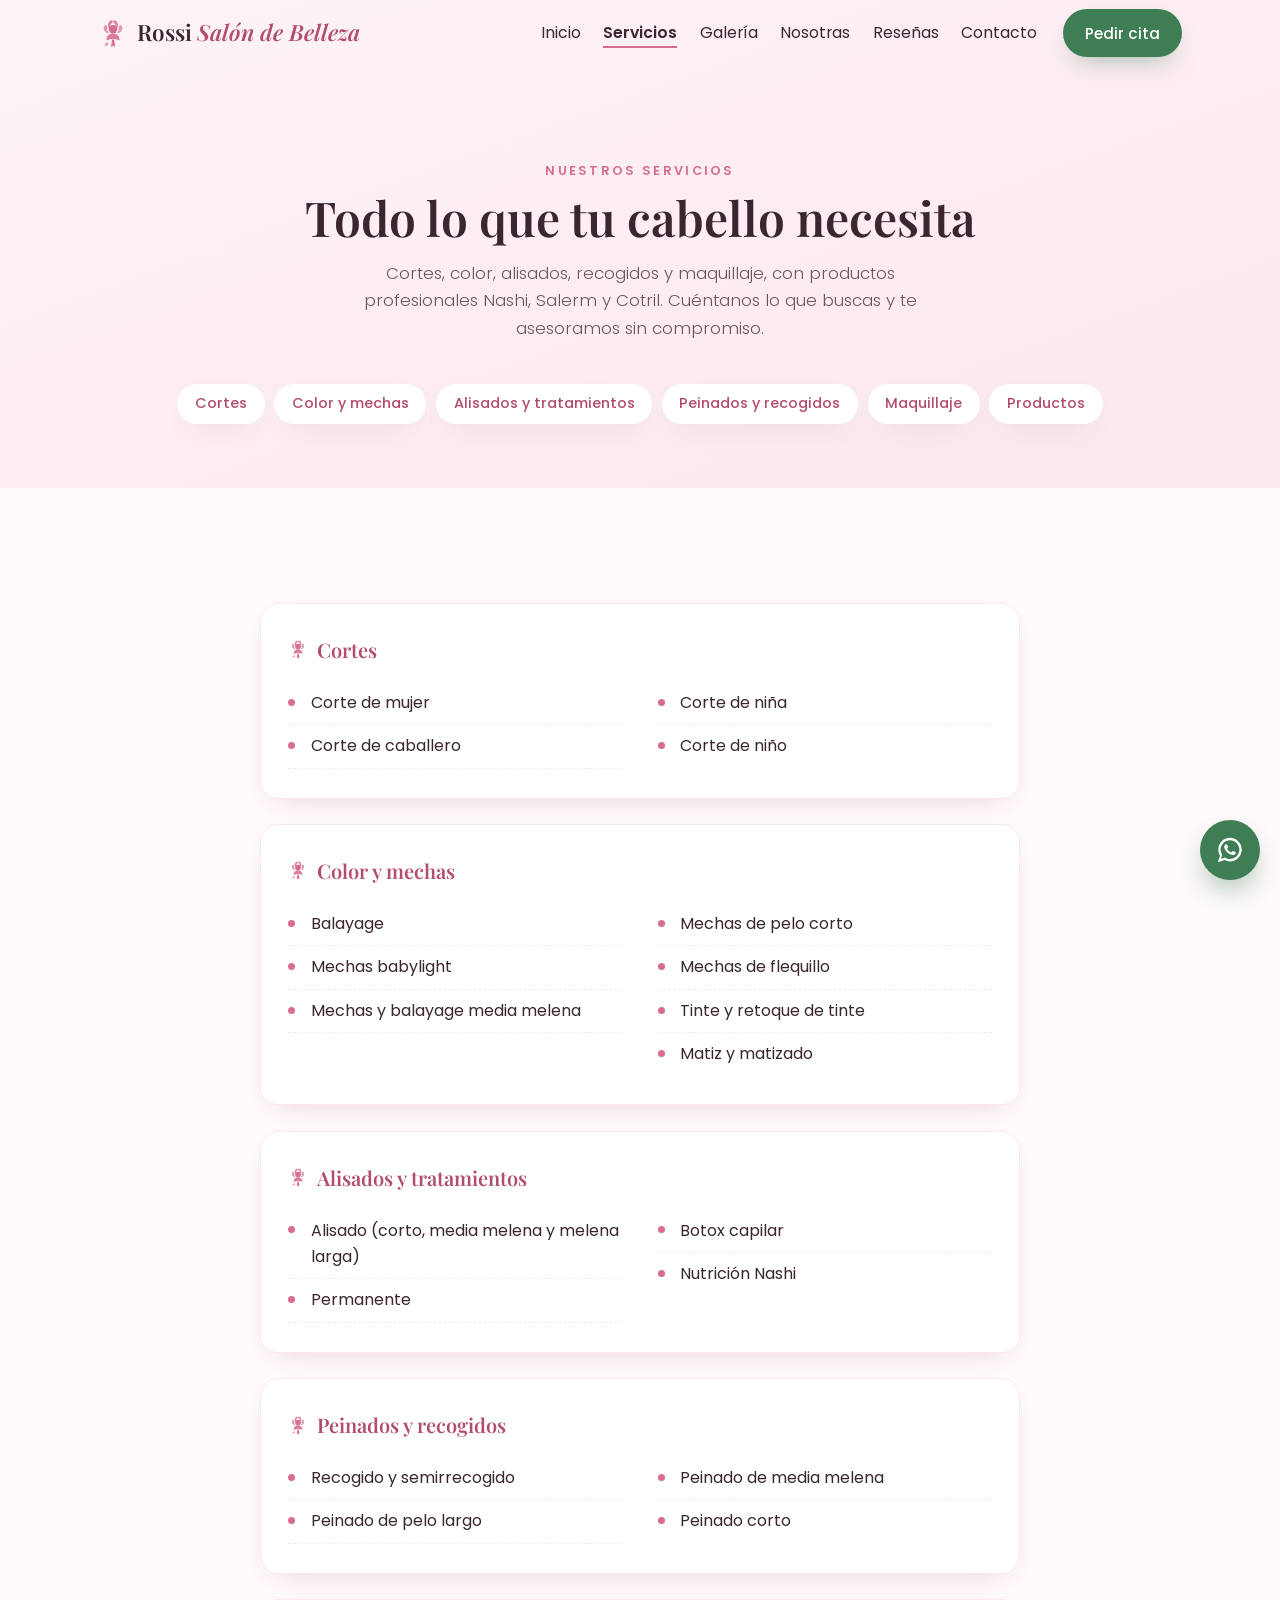
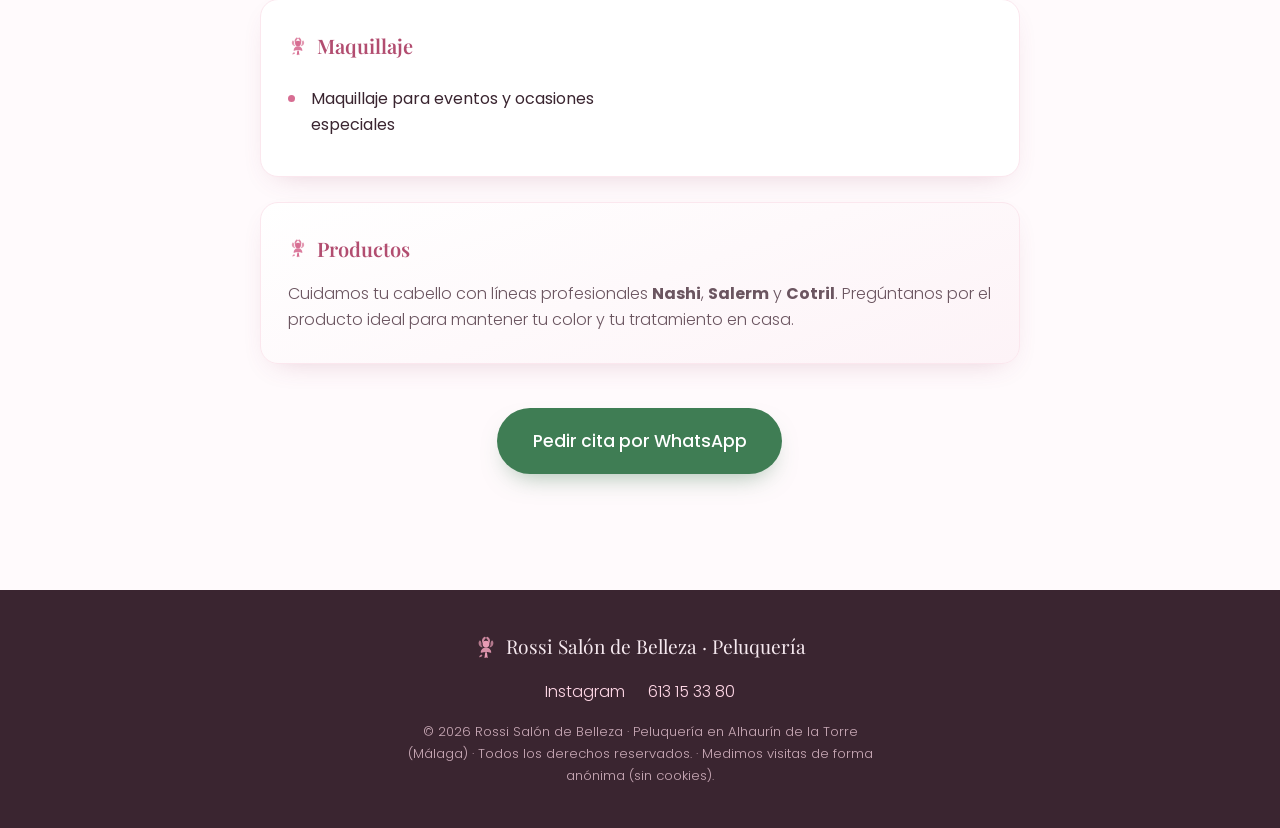
==== commit 6171c059: "web: funnel muerto -> api.rossisalondebelleza.com (Cloudflare tunnel)" ====
--- a/servicios.html
+++ b/servicios.html
@@ -9,22 +9,27 @@
   <meta name="robots" content="index, follow" />
   <meta name="author" content="Rossi Salón de Belleza" />
   <meta name="theme-color" content="#e79bb4" />
-  <link rel="canonical" href="https://peluqueria-rossi-web.onrender.com/servicios.html" />
+  <link rel="canonical" href="https://rossisalondebelleza.com/servicios.html" />
 
   <!-- Open Graph -->
   <meta property="og:type" content="website" />
   <meta property="og:site_name" content="Rossi Salón de Belleza" />
   <meta property="og:title" content="Servicios · Rossi Salón de Belleza" />
   <meta property="og:description" content="Cortes, color y mechas, alisados y tratamientos, peinados y recogidos, maquillaje: todos los servicios de Rossi Salón de Belleza en Alhaurín de la Torre (Málaga)." />
-  <meta property="og:url" content="https://peluqueria-rossi-web.onrender.com/servicios.html" />
+  <meta property="og:url" content="https://rossisalondebelleza.com/servicios.html" />
   <meta property="og:locale" content="es_ES" />
-  <meta property="og:image" content="https://peluqueria-rossi-web.onrender.com/assets/og-image.jpg" />
+  <meta property="og:image" content="https://rossisalondebelleza.com/assets/og-image.jpg?v=2" />
+  <meta property="og:image:secure_url" content="https://rossisalondebelleza.com/assets/og-image.jpg?v=2" />
+  <meta property="og:image:type" content="image/jpeg" />
+  <meta property="og:image:width" content="1200" />
+  <meta property="og:image:height" content="630" />
+  <meta property="og:image:alt" content="Rossi Salón de Belleza y Peluquería en Alhaurín de la Torre" />
 
   <!-- Twitter Card -->
   <meta name="twitter:card" content="summary_large_image" />
   <meta name="twitter:title" content="Servicios · Rossi Salón de Belleza" />
   <meta name="twitter:description" content="Cortes, mechas, balayage, alisados, tratamientos, recogidos y maquillaje en Rossi Salón de Belleza, Alhaurín de la Torre (Málaga)." />
-  <meta name="twitter:image" content="https://peluqueria-rossi-web.onrender.com/assets/og-image.jpg" />
+  <meta name="twitter:image" content="https://rossisalondebelleza.com/assets/og-image.jpg?v=2" />
 
   <link rel="icon" href="data:image/svg+xml,%3Csvg xmlns='http://www.w3.org/2000/svg' viewBox='0 0 100 100'%3E%3Ctext y='.9em' font-size='90'%3E%F0%9F%8C%B9%3C/text%3E%3C/svg%3E" />
 
@@ -219,7 +224,7 @@
         <a href="tel:+34613153380">613 15 33 80</a>
       </nav>
       <p class="pie__legal">
-        © <span id="anioActual">2026</span> Rossi Salón de Belleza · Peluquería en Alhaurín de la Torre (Málaga) · Todos los derechos reservados.
+        © <span id="anioActual">2026</span> Rossi Salón de Belleza · Peluquería en Alhaurín de la Torre (Málaga) · Todos los derechos reservados. · Medimos visitas de forma anónima (sin cookies).
       </p>
     </div>
   </footer>
@@ -355,5 +360,27 @@
       document.getElementById("anioActual").textContent = new Date().getFullYear();
     });
   </script>
+
+  <script>
+    // Analítica anónima (sin cookies): medimos visitas y clics en WhatsApp.
+    // Si el API no está disponible, falla en silencio sin afectar a la página.
+    (function () {
+      const API = "https://api.rossisalondebelleza.com"; // mismo API_BASE que la galería
+      const track = (kind, meta) => {
+        try {
+          fetch(API + "/api/track", {
+            method: "POST", mode: "cors", keepalive: true,
+            headers: { "Content-Type": "application/json" },
+            body: JSON.stringify({ kind: kind, path: location.pathname, referer: document.referrer || "", meta: meta || {} })
+          }).catch(() => {});
+        } catch (e) {}
+      };
+      track("visit");
+      document.addEventListener("click", (ev) => {
+        const a = ev.target.closest && ev.target.closest("a.js-whatsapp-link");
+        if (a) track("click_wa");
+      });
+    })();
+  </script>
 </body>
-</html>
+</html>
--- a/styles.css
+++ b/styles.css
@@ -350,6 +350,31 @@
 @media (max-height: 660px) {
   .hero__scroll { display: none; }
   .hero__contenido { padding-bottom: 2.5rem; }
+}
+/* En móvil/táctil el "ratón" no tiene sentido: lo cambiamos por un chevron
+   que rebota hacia abajo (gesto de "desliza"). Reutiliza el mismo <span>. */
+@media (pointer: coarse), (max-width: 860px) {
+  .hero__scroll {
+    border: 0;
+    width: 30px; height: 30px;
+    bottom: 20px;
+  }
+  .hero__scroll span {
+    left: 50%; top: 50%;
+    width: 13px; height: 13px;
+    margin: 0;
+    background: none;
+    border: 0;
+    border-right: 2px solid rgba(255, 255, 255, 0.85);
+    border-bottom: 2px solid rgba(255, 255, 255, 0.85);
+    border-radius: 2px;
+    transform: translate(-50%, -70%) rotate(45deg);
+    animation: chevronRebota 1.8s ease-in-out infinite;
+  }
+}
+@keyframes chevronRebota {
+  0%, 100% { transform: translate(-50%, -70%) rotate(45deg); opacity: 0.55; }
+  50%      { transform: translate(-50%, -10%) rotate(45deg); opacity: 1; }
 }
 
 /* ---------- Secciones ---------- */
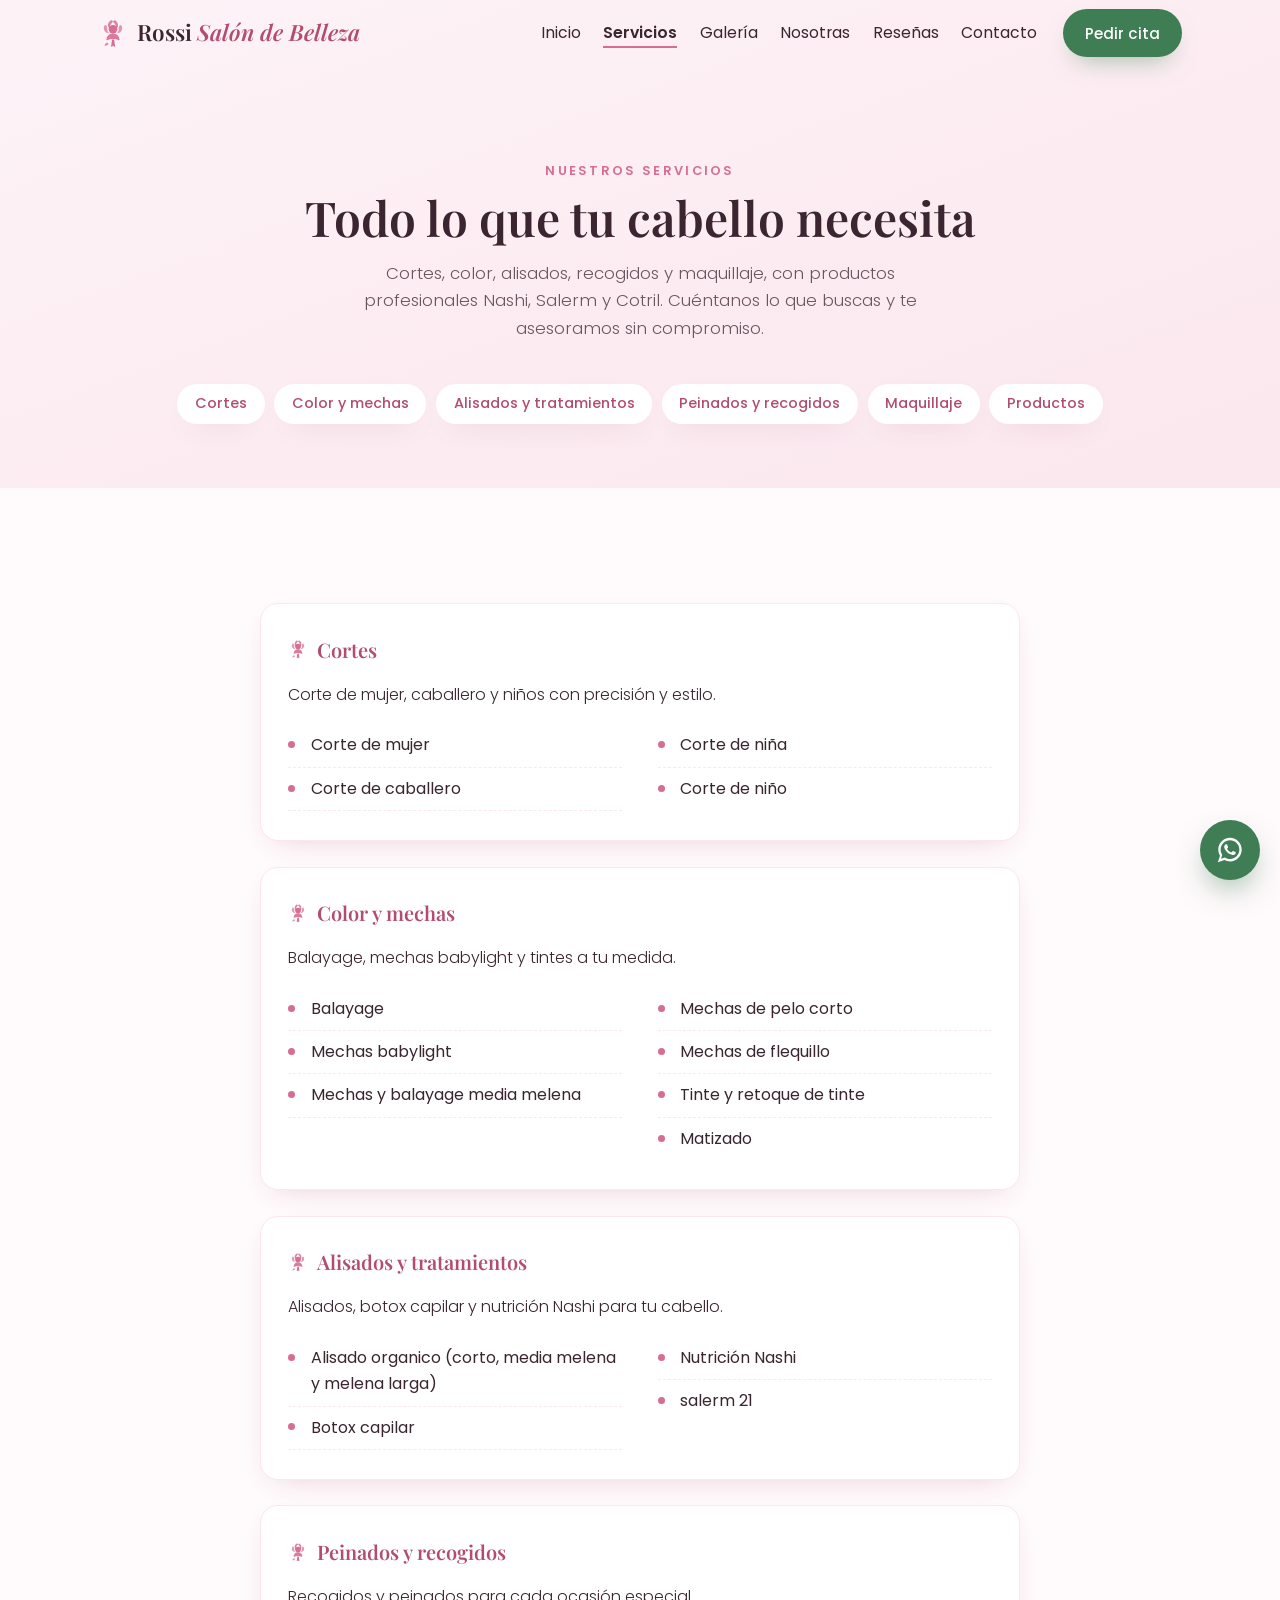
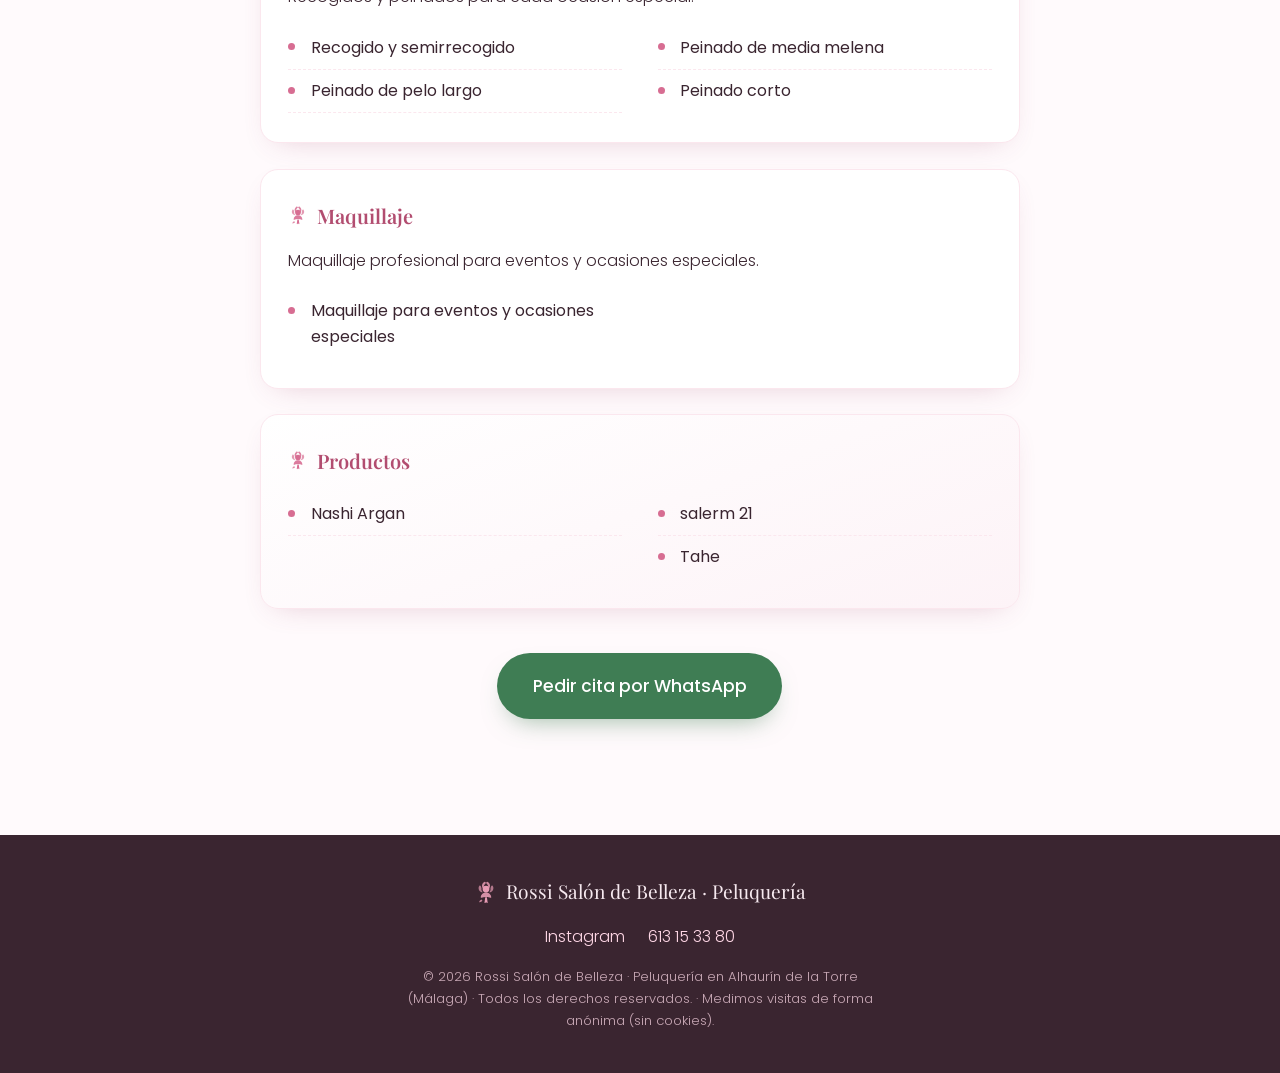
==== commit 06c72a0b: "web: fotos nuevas (hero salon) + galeria uniforme 4:5 + lightbox + capa dinamica - hero.jpg y salon." ====
--- a/servicios.html
+++ b/servicios.html
@@ -38,18 +38,19 @@
   <link href="https://fonts.googleapis.com/css2?family=Playfair+Display:ital,wght@0,500;0,600;0,700;1,600&family=Poppins:wght@300;400;500;600;700&display=swap" rel="stylesheet" />
 
   <link rel="stylesheet" href="styles.css" />
+  <link rel="stylesheet" href="assets/web-publica.css" />
 
   <!-- JSON-LD: Schema.org HairSalon -->
   <script type="application/ld+json">
   {
     "@context": "https://schema.org",
     "@type": "HairSalon",
-    "@id": "https://peluqueria-rossi-web.onrender.com/#negocio",
+    "@id": "https://rossisalondebelleza.com/#negocio",
     "name": "Rossi Salón de Belleza",
     "alternateName": ["Peluquería Rossi", "Peluquería y Salón de Belleza Rossi"],
     "description": "Peluquería y salón de belleza en Alhaurín de la Torre (Málaga): mechas, balayage, alisados, tintes, cortes, recogidos y maquillaje.",
-    "image": "https://peluqueria-rossi-web.onrender.com/assets/og-image.jpg",
-    "url": "https://peluqueria-rossi-web.onrender.com/",
+    "image": "https://rossisalondebelleza.com/assets/og-image.jpg",
+    "url": "https://rossisalondebelleza.com/",
     "telephone": "+34613153380",
     "founder": "Rosali Cruz Núñez",
     "address": {
@@ -77,6 +78,12 @@
     ]
   }
   </script>
+  <style>
+    /* Anclas heredadas: los enlaces ya indexados apuntaban a
+       #color-mechas y ahora los ids salen del título de la DB
+       (#color-y-mechas). Así no se rompe ningún enlace indexado. */
+    .ancla-legacy { display: block; position: relative; top: -84px; visibility: hidden; }
+  </style>
 </head>
 <body class="pagina-secundaria">
 
@@ -134,13 +141,10 @@
         <p class="seccion__kicker animar" data-animar="sube">Nuestros servicios</p>
         <h1 class="seccion__titulo animar" data-animar="sube">Todo lo que tu cabello necesita</h1>
         <p class="seccion__intro animar" data-animar="sube">Cortes, color, alisados, recogidos y maquillaje, con productos profesionales Nashi, Salerm y Cotril. Cuéntanos lo que buscas y te asesoramos sin compromiso.</p>
-        <ul class="servicios__indice animar" data-animar="sube">
-          <li><a href="#cortes">Cortes</a></li>
-          <li><a href="#color-mechas">Color y mechas</a></li>
-          <li><a href="#alisados-tratamientos">Alisados y tratamientos</a></li>
-          <li><a href="#peinados-recogidos">Peinados y recogidos</a></li>
-          <li><a href="#maquillaje">Maquillaje</a></li>
-          <li><a href="#productos">Productos</a></li>
+        <ul class="servicios__indice animar" data-animar="sube" id="serviciosIndice">
+        <!-- RESPALDO:INDICE:INICIO -->
+          <li><a href="#cortes">Cortes</a></li><li><a href="#color-y-mechas">Color y mechas</a></li><li><a href="#alisados-y-tratamientos">Alisados y tratamientos</a></li><li><a href="#peinados-y-recogidos">Peinados y recogidos</a></li><li><a href="#maquillaje">Maquillaje</a></li><li><a href="#productos">Productos</a></li>
+        <!-- RESPALDO:INDICE:FIN -->
         </ul>
       </div>
     </section>
@@ -148,9 +152,13 @@
     <!-- LISTADO DE SERVICIOS -->
     <section class="seccion seccion--clara">
       <div class="contenedor">
-
+        <div id="listadoServicios">
+        
+        <!-- RESPALDO:ARTICULOS:INICIO -->
+        <span class="ancla-legacy" id="cortes" aria-hidden="true"></span>
         <article class="servicio-categoria servicio-categoria--detalle animar" data-animar="sube" id="cortes">
           <h2><svg width="20" height="20" aria-hidden="true"><use href="#icono-rosa"/></svg> Cortes</h2>
+          <p>Corte de mujer, caballero y niños con precisión y estilo.</p>
           <ul class="lista-servicios">
             <li>Corte de mujer</li>
             <li>Corte de caballero</li>
@@ -159,8 +167,10 @@
           </ul>
         </article>
 
-        <article class="servicio-categoria servicio-categoria--detalle animar" data-animar="sube" id="color-mechas">
+        <span class="ancla-legacy" id="color-mechas" aria-hidden="true"></span>
+        <article class="servicio-categoria servicio-categoria--detalle animar" data-animar="sube" id="color-y-mechas">
           <h2><svg width="20" height="20" aria-hidden="true"><use href="#icono-rosa"/></svg> Color y mechas</h2>
+          <p>Balayage, mechas babylight y tintes a tu medida.</p>
           <ul class="lista-servicios">
             <li>Balayage</li>
             <li>Mechas babylight</li>
@@ -168,22 +178,26 @@
             <li>Mechas de pelo corto</li>
             <li>Mechas de flequillo</li>
             <li>Tinte y retoque de tinte</li>
-            <li>Matiz y matizado</li>
-          </ul>
-        </article>
-
-        <article class="servicio-categoria servicio-categoria--detalle animar" data-animar="sube" id="alisados-tratamientos">
+            <li>Matizado</li>
+          </ul>
+        </article>
+
+        <span class="ancla-legacy" id="alisados-tratamientos" aria-hidden="true"></span>
+        <article class="servicio-categoria servicio-categoria--detalle animar" data-animar="sube" id="alisados-y-tratamientos">
           <h2><svg width="20" height="20" aria-hidden="true"><use href="#icono-rosa"/></svg> Alisados y tratamientos</h2>
-          <ul class="lista-servicios">
-            <li>Alisado (corto, media melena y melena larga)</li>
-            <li>Permanente</li>
+          <p>Alisados, botox capilar y nutrición Nashi para tu cabello.</p>
+          <ul class="lista-servicios">
+            <li>Alisado organico (corto, media melena y melena larga)</li>
             <li>Botox capilar</li>
             <li>Nutrición Nashi</li>
-          </ul>
-        </article>
-
-        <article class="servicio-categoria servicio-categoria--detalle animar" data-animar="sube" id="peinados-recogidos">
+            <li>salerm 21</li>
+          </ul>
+        </article>
+
+        <span class="ancla-legacy" id="peinados-recogidos" aria-hidden="true"></span>
+        <article class="servicio-categoria servicio-categoria--detalle animar" data-animar="sube" id="peinados-y-recogidos">
           <h2><svg width="20" height="20" aria-hidden="true"><use href="#icono-rosa"/></svg> Peinados y recogidos</h2>
+          <p>Recogidos y peinados para cada ocasión especial.</p>
           <ul class="lista-servicios">
             <li>Recogido y semirrecogido</li>
             <li>Peinado de pelo largo</li>
@@ -192,18 +206,27 @@
           </ul>
         </article>
 
+        <span class="ancla-legacy" id="maquillaje" aria-hidden="true"></span>
         <article class="servicio-categoria servicio-categoria--detalle animar" data-animar="sube" id="maquillaje">
           <h2><svg width="20" height="20" aria-hidden="true"><use href="#icono-rosa"/></svg> Maquillaje</h2>
+          <p>Maquillaje profesional para eventos y ocasiones especiales.</p>
           <ul class="lista-servicios">
             <li>Maquillaje para eventos y ocasiones especiales</li>
           </ul>
         </article>
 
+        <span class="ancla-legacy" id="productos" aria-hidden="true"></span>
         <article class="servicio-categoria servicio-categoria--detalle servicio-categoria--productos animar" data-animar="sube" id="productos">
           <h2><svg width="20" height="20" aria-hidden="true"><use href="#icono-rosa"/></svg> Productos</h2>
-          <p>Cuidamos tu cabello con líneas profesionales <strong>Nashi</strong>, <strong>Salerm</strong> y <strong>Cotril</strong>. Pregúntanos por el producto ideal para mantener tu color y tu tratamiento en casa.</p>
-        </article>
-
+          <ul class="lista-servicios">
+            <li>Nashi Argan</li>
+            <li>salerm 21</li>
+            <li>Tahe</li>
+          </ul>
+        </article>
+
+        <!-- RESPALDO:ARTICULOS:FIN -->
+        </div>
         <div class="cta-final animar">
           <a href="#" class="boton boton--whatsapp boton--grande js-whatsapp-link" target="_blank" rel="noopener">Pedir cita por WhatsApp</a>
         </div>
@@ -382,5 +405,6 @@
       });
     })();
   </script>
+  <script src="assets/web-dinamico.js" defer></script>
 </body>
 </html>
--- a/assets/web-publica.css
+++ b/assets/web-publica.css
@@ -0,0 +1,217 @@
+/* ============================================================================
+ * web-publica.css — estilos de las mejoras de la web pública (F2/F3/F4)
+ * ============================================================================
+ * Se importa DESPUÉS de styles.css. Nada de aquí es un rediseño: solo lo
+ * necesario para que las fotos verticales no se recorten, la carga se vea
+ * (esqueleto + fundido) y el lightbox funcione.
+ * ==========================================================================*/
+
+/* ---------------------------------------------------------------- GALERÍA
+ * Cuadrícula UNIFORME 4:5 — decisión de Adrián (2026-09-16): todas las tarjetas
+ * con el MISMO ancho y el MISMO alto, como estaba en producción.
+ *
+ * Historia de este bloque (importante para no repetir el error):
+ *   1. Original: grid de 300px + `object-fit: cover` -> recortaba las verticales.
+ *   2. F3/F4 lo cambiaron a MOSAICO por columnas (alto natural). Quitaba el recorte
+ *      pero DESALINEABA la rejilla: cada tarjeta con su alto. Adrián lo detectó como
+ *      regresión: "antes se veían bien y tenían el mismo ancho y alto".
+ *   3. Solución final: cuadrícula uniforme en proporción 4:5. Medido con los ratios
+ *      reales de las 8 fotos de IG, es la que MENOS recorta de todas las uniformes:
+ *       1:1 -> pierde hasta 25% | la vieja 259x300 -> 13% | 5:6 -> 10% | 4:5 -> 8%
+ *      Y el recorte es simétrico desde el centro (nunca la cara ni el conjunto).
+ *      La foto completa, sin recorte, se ve al ampliarla (lightbox).
+ */
+.galeria__grid {
+  display: grid;
+  grid-template-columns: repeat(auto-fill, minmax(220px, 1fr));
+  gap: 1rem;
+}
+.galeria__item {
+  margin: 0;
+  overflow: hidden;
+  border-radius: var(--radio);
+  box-shadow: var(--sombra-suave);
+  position: relative;
+  background: #f6eef1;                 /* fondo suave mientras carga */
+  aspect-ratio: 4 / 5;                 /* MISMO alto para todas */
+}
+.galeria__item img {
+  display: block;
+  width: 100%;
+  height: 100%;
+  object-fit: cover;                   /* llena la tarjeta; el sobrante se recorta */
+  object-position: center;             /* recorte simétrico: nunca corta la cara */
+  opacity: 0;
+  transition: opacity 0.6s ease, transform 0.7s cubic-bezier(0.22, 1, 0.36, 1);
+}
+.galeria__item--cargada img { opacity: 1; }
+.galeria__item:hover.galeria__item--cargada img { transform: scale(1.04); }
+.galeria__item--error { display: none; }   /* una foto que no carga no deja hueco roto */
+
+/* Esqueleto de carga: se ve mientras el API responde (o mientras se decide) */
+.galeria__esqueleto {
+  border-radius: var(--radio);
+  background: linear-gradient(100deg, #f4e7ec 30%, #fbdfe8 50%, #f4e7ec 70%);
+  background-size: 220% 100%;
+  animation: rossiBrillo 1.4s linear infinite;
+  aspect-ratio: 4 / 5;                 /* mismo hueco que la tarjeta final */
+  margin: 0;
+}
+@keyframes rossiBrillo {
+  from { background-position: 180% 0; }
+  to   { background-position: -60% 0; }
+}
+@media (prefers-reduced-motion: reduce) {
+  .galeria__esqueleto { animation: none; }
+  .galeria__item img { transition: none; }
+}
+
+/* ---------------------------------------------------------------- LIGHTBOX
+ * Ver la foto COMPLETA (la vertical entera) al hacer clic.
+ */
+.lightbox {
+  position: fixed;
+  inset: 0;
+  z-index: 9999;
+  display: none;
+  align-items: center;
+  justify-content: center;
+  padding: clamp(0.8rem, 3vw, 2.5rem);
+  background: rgba(38, 20, 28, 0.92);
+  backdrop-filter: blur(3px);
+}
+.lightbox--abierto { display: flex; }
+.lightbox__figura {
+  margin: 0;
+  max-width: min(96vw, 1100px);
+  max-height: 92vh;
+  display: flex;
+  flex-direction: column;
+  align-items: center;
+  gap: 0.6rem;
+}
+.lightbox__img {
+  /* La vertical se ve ENTERA: alto limitado al viewport y ancho automático */
+  max-width: 100%;
+  max-height: 82vh;
+  width: auto;
+  height: auto;
+  object-fit: contain;
+  border-radius: var(--radio);
+  box-shadow: 0 20px 60px rgba(0, 0, 0, 0.45);
+  background: #fff;
+}
+.lightbox__pie {
+  color: #fff;
+  font-size: 0.92rem;
+  text-align: center;
+  max-width: 60ch;
+  opacity: 0.92;
+}
+.lightbox__cerrar {
+  position: absolute;
+  top: clamp(0.6rem, 2vw, 1.4rem);
+  right: clamp(0.6rem, 2vw, 1.4rem);
+  width: 46px;
+  height: 46px;
+  border: 0;
+  border-radius: 999px;
+  background: rgba(255, 255, 255, 0.92);
+  color: #7a2740;
+  font-size: 1.7rem;
+  line-height: 1;
+  cursor: pointer;
+}
+.lightbox__cerrar:hover { background: #fff; }
+body.sin-scroll { overflow: hidden; }
+
+/* ---------------------------------------------------------------- HERO (F5)
+ * El hero es un fondo CSS (`.hero__fondo`), no un <img>, así que para servir WebP hay
+ * que usar `image-set()`: el navegador elige el WebP (133,1 KB) y sólo quien no lo
+ * entienda se queda con el JPEG (144,3 KB).
+ *
+ * CLAVE de seguridad: el `background` con el JPEG ya está en styles.css, así que si
+ * este bloque no se entendiera (navegador viejo) la declaración se descarta ENTERA y el
+ * hero sigue funcionando con el JPEG. Nunca se queda sin imagen.
+ * Se sobreescribe SÓLO `background-image`: posición/tamaño/repeat (center/cover) y la
+ * animación `heroZoom` siguen viniendo de styles.css.
+ *
+ * OJO con las rutas: este fichero vive en `assets/`, así que las URLs relativas se
+ * resuelven DESDE `assets/`. Escribir "assets/hero.webp" daría 404 en
+ * `/assets/assets/hero.webp` (bug detectado al medir los recursos que descarga el
+ * navegador). Aquí va el nombre a secas.
+ */
+.hero__fondo {
+  background-image: -webkit-image-set(
+    url("hero.webp") type("image/webp") 1x,
+    url("hero.jpg") type("image/jpeg") 1x);
+  background-image: image-set(
+    url("hero.webp") type("image/webp") 1x,
+    url("hero.jpg") type("image/jpeg") 1x);
+}
+
+/* ------------------------------------------------------------ NOSOTRAS (F5)
+ * La sección "Un salón cercano, pensado para ti" llevaba `aspect-ratio: 4/3` +
+ * `object-fit: cover` en styles.css, pensado para una foto horizontal. La foto nueva
+ * de Adrián es VERTICAL (960x1280, ratio 0,75), así que con el marco 4:3 el navegador
+ * recortaba casi la mitad de la foto (por arriba y por abajo) para llenarlo.
+ *
+ * Regla dura del encargo: la vertical NO se recorta ni se deforma. Solución: el marco
+ * pasa a respetar el ratio NATURAL de la foto.
+ *   - `aspect-ratio: 3 / 4`   el hueco ya es vertical -> no hay que recortar nada.
+ *   - `object-fit: contain`   red de seguridad: si algún día se cambiara la foto por
+ *                             una de otro formato, se vería ENTERA (con fondo suave)
+ *                             en lugar de recortada.
+ *   - `altura máxima`         en pantallas bajas la vertical no puede crecer sin fin;
+ *                             se limita a 70svh y se centra.
+ * Sólo afecta a esta sección: la galería (F3/F4) tiene sus propias reglas.
+ */
+.nosotras__imagen {
+  /* `width` EXPLÍCITO, no negociable: sin él, este elemento es un ítem de grid con
+   * `margin-inline:auto` -> el navegador lo dimensiona "shrink-to-fit", y su único
+   * hijo usa `width:100%`. Esa dependencia circular resuelve a 0 px y la figura
+   * DESAPARECE (medido en móvil: 0x0 antes de cargar la imagen). Con una anchura
+   * definida, el cálculo es directo en todos los tamaños. */
+  width: 100%;
+  /* El tope por ALTURA va como tope de ANCHO: `70svh` de alto en proporción 3:4 son
+   * `70svh * 3/4` de ancho. Así la ventana baja encoge la figura SIN romper el ratio
+   * (que es lo que hace un `max-height`: convierte el marco en casi cuadrado y, con
+   * `contain`, abre franjas de fondo a los lados — bug medido 2026-09-16 en ventana
+   * de 633 px de alto: 63 px de franja por lado; en ventana alta no aparecía). */
+  max-width: min(100%, 460px, calc(70svh * 3 / 4));
+  aspect-ratio: 3 / 4;
+  margin-inline: auto;
+}
+.nosotras__imagen img {
+  width: 100%;
+  height: 100%;
+  object-fit: contain;      /* si algún día la foto no fuera 3:4, se ve entera */
+  background: #f6eef1;
+}
+/* En móvil la columna pasa a fila única (styles.css) y la vertical ocuparía toda la
+ * pantalla: se limita el ancho para que el conjunto no quede desproporcionado. */
+@media (max-width: 900px) {
+  .nosotras__imagen { max-width: min(100%, 380px); }
+}
+
+/* ---------------------------------------------------------------- SERVICIOS
+ * Píldoras de portada y cabecera de grupo en servicios.html con su imagen.
+ * El texto pasa a ir encima de la foto, así que se refuerza el contraste.
+ */
+.servicio-pildora__foto {
+  display: block;
+  width: calc(100% + 2rem);
+  margin: -1rem -1rem 0.7rem;
+  height: 150px;
+  object-fit: cover;
+  border-radius: var(--radio) var(--radio) 0 0;
+}
+.servicio-categoria__foto {
+  display: block;
+  width: 100%;
+  max-height: 260px;
+  object-fit: cover;
+  border-radius: var(--radio);
+  margin-bottom: 1rem;
+}
+.servicios__indice a { white-space: nowrap; }
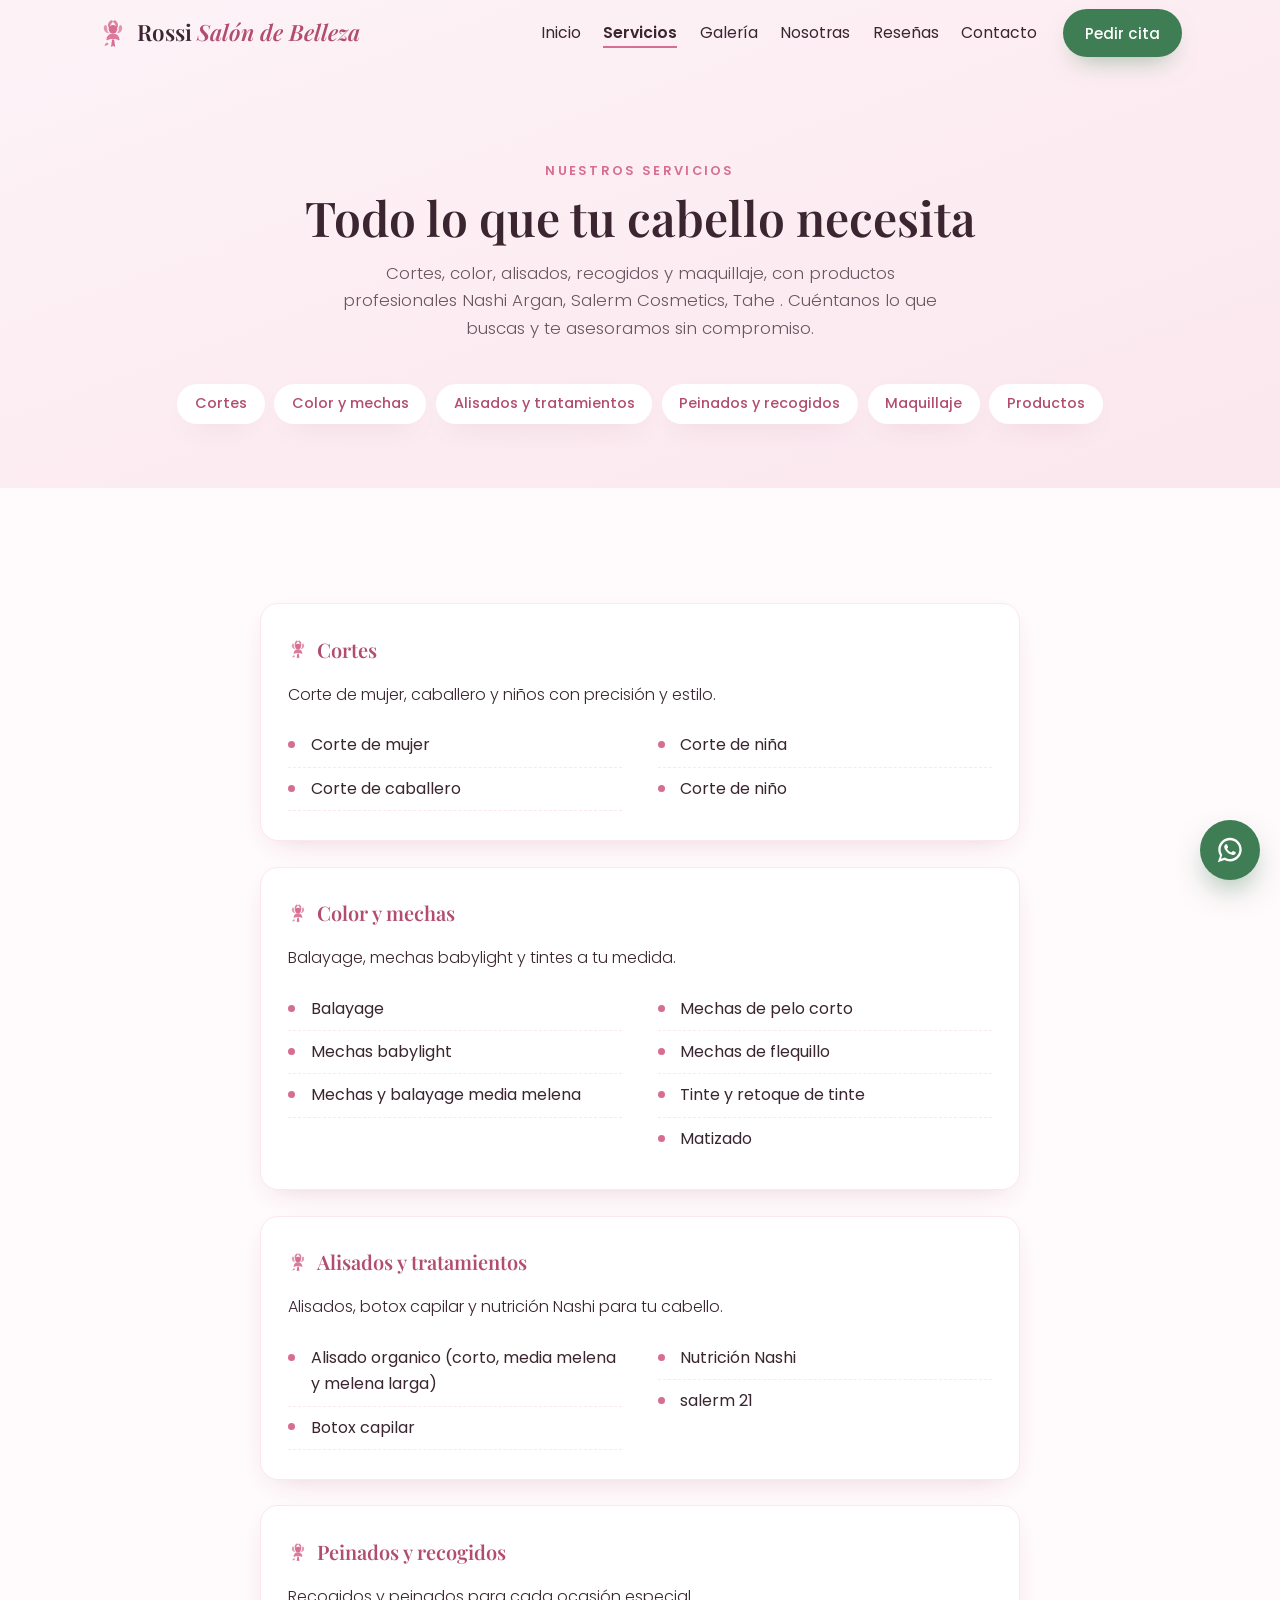
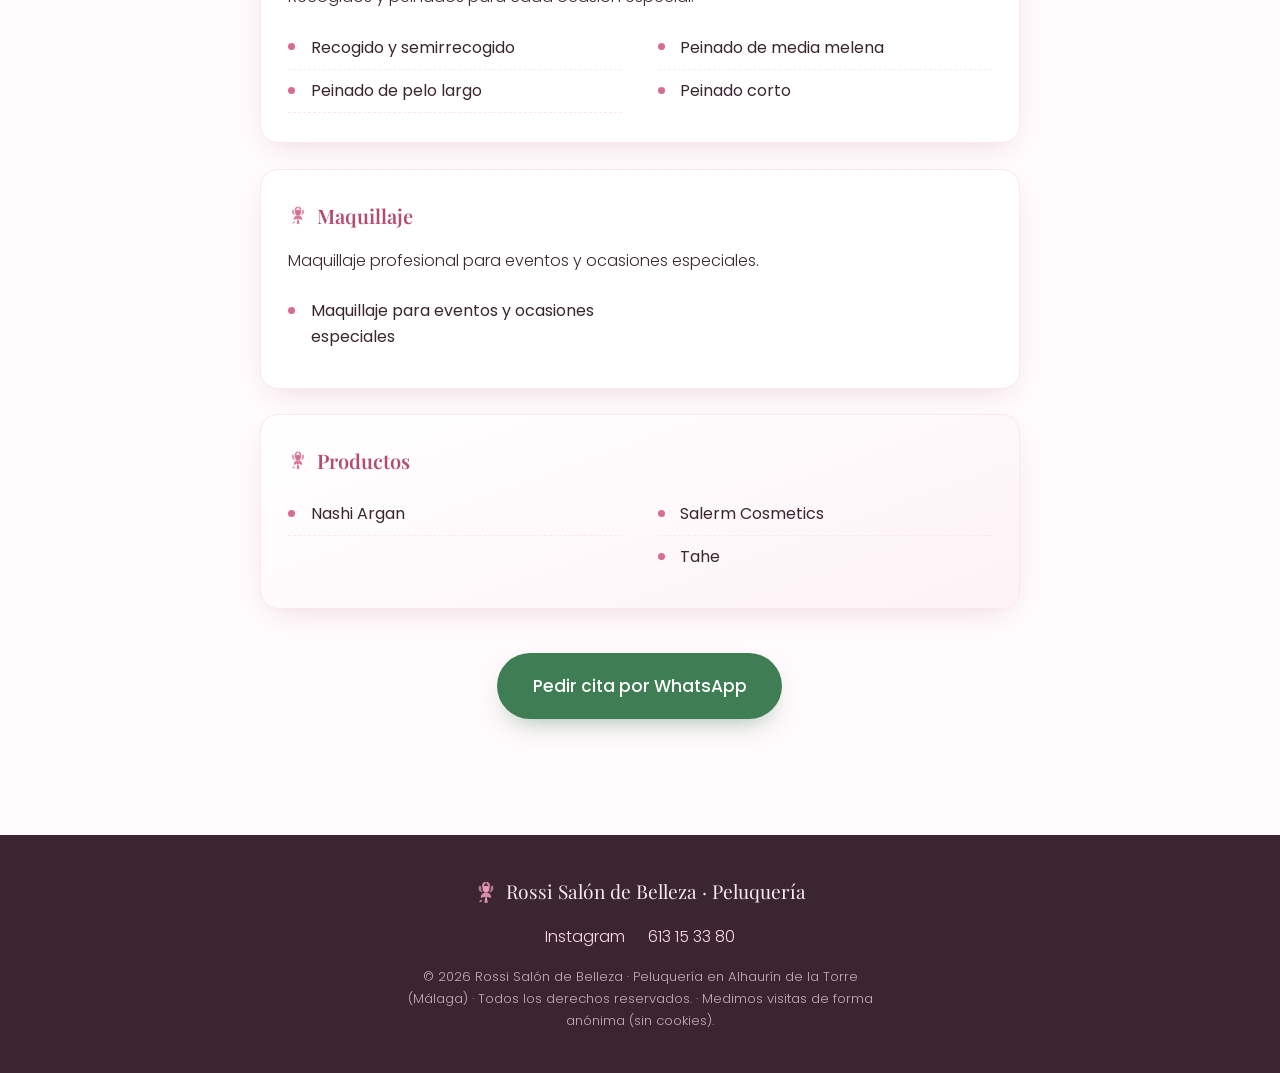
==== commit 3c8b5f7e: "web: marcas del texto desde la DB (fuera Cotril, ya retirado del panel)" ====
--- a/servicios.html
+++ b/servicios.html
@@ -5,7 +5,7 @@
   <meta name="viewport" content="width=device-width, initial-scale=1.0" />
   <title>Servicios de Peluquería · Rossi Salón de Belleza · Alhaurín de la Torre</title>
   <meta name="description" content="Descubre todos los servicios de Rossi Salón de Belleza en Alhaurín de la Torre (Málaga): cortes, mechas, balayage, alisados, tratamientos, recogidos y maquillaje. Pide tu cita por WhatsApp." />
-  <meta name="keywords" content="servicios peluquería Alhaurín de la Torre, mechas, balayage, alisado, tinte, corte de mujer, corte de caballero, recogidos, peinados, maquillaje eventos, tratamientos capilares, botox capilar, Nashi, Salerm, Cotril" />
+  <meta name="keywords" content="servicios peluquería Alhaurín de la Torre, mechas, balayage, alisado, tinte, corte de mujer, corte de caballero, recogidos, peinados, maquillaje eventos, tratamientos capilares, botox capilar" />
   <meta name="robots" content="index, follow" />
   <meta name="author" content="Rossi Salón de Belleza" />
   <meta name="theme-color" content="#e79bb4" />
@@ -140,7 +140,9 @@
       <div class="contenedor">
         <p class="seccion__kicker animar" data-animar="sube">Nuestros servicios</p>
         <h1 class="seccion__titulo animar" data-animar="sube">Todo lo que tu cabello necesita</h1>
-        <p class="seccion__intro animar" data-animar="sube">Cortes, color, alisados, recogidos y maquillaje, con productos profesionales Nashi, Salerm y Cotril. Cuéntanos lo que buscas y te asesoramos sin compromiso.</p>
+        <p class="seccion__intro animar" data-animar="sube">Cortes, color, alisados, recogidos y maquillaje, con productos profesionales <!-- RESPALDO:MARCAS:INICIO -->
+        Nashi Argan, Salerm Cosmetics, Tahe
+        <!-- RESPALDO:MARCAS:FIN -->. Cuéntanos lo que buscas y te asesoramos sin compromiso.</p>
         <ul class="servicios__indice animar" data-animar="sube" id="serviciosIndice">
         <!-- RESPALDO:INDICE:INICIO -->
           <li><a href="#cortes">Cortes</a></li><li><a href="#color-y-mechas">Color y mechas</a></li><li><a href="#alisados-y-tratamientos">Alisados y tratamientos</a></li><li><a href="#peinados-y-recogidos">Peinados y recogidos</a></li><li><a href="#maquillaje">Maquillaje</a></li><li><a href="#productos">Productos</a></li>
@@ -220,7 +222,7 @@
           <h2><svg width="20" height="20" aria-hidden="true"><use href="#icono-rosa"/></svg> Productos</h2>
           <ul class="lista-servicios">
             <li>Nashi Argan</li>
-            <li>salerm 21</li>
+            <li>Salerm Cosmetics</li>
             <li>Tahe</li>
           </ul>
         </article>
